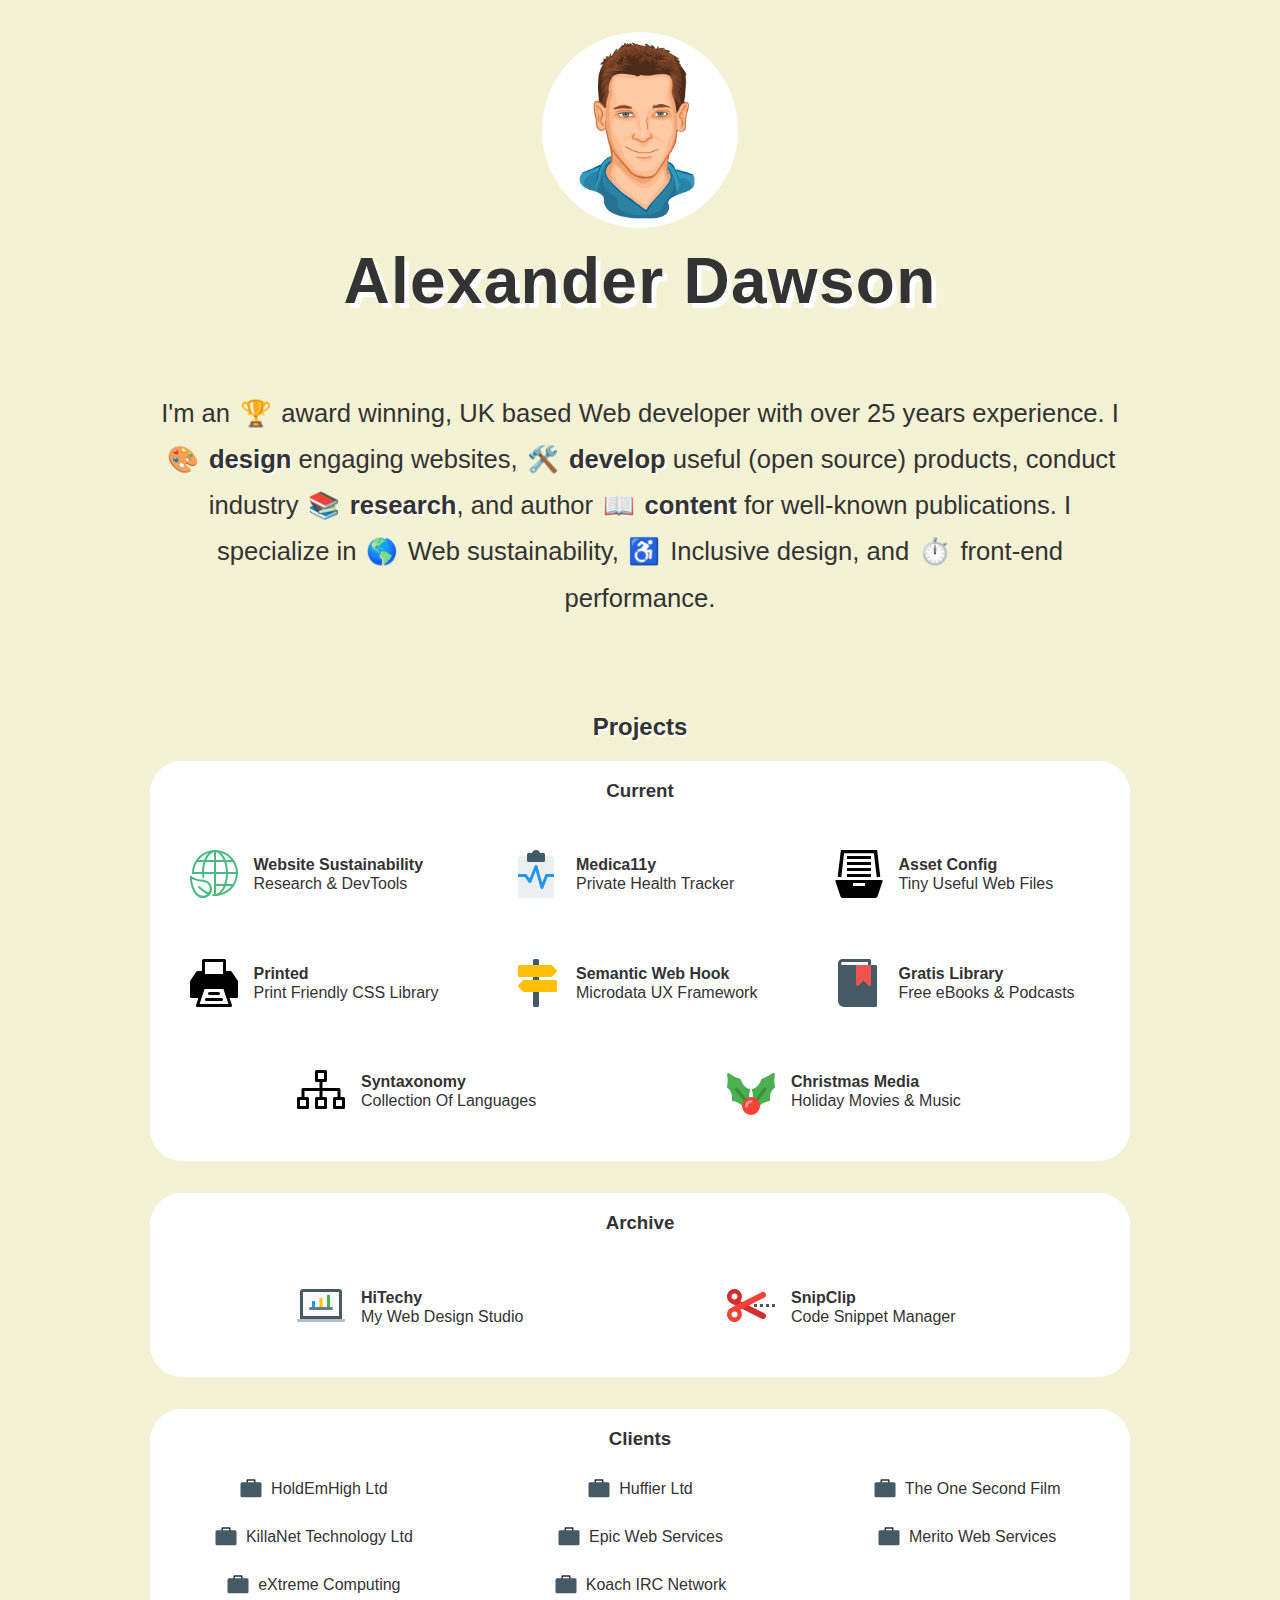
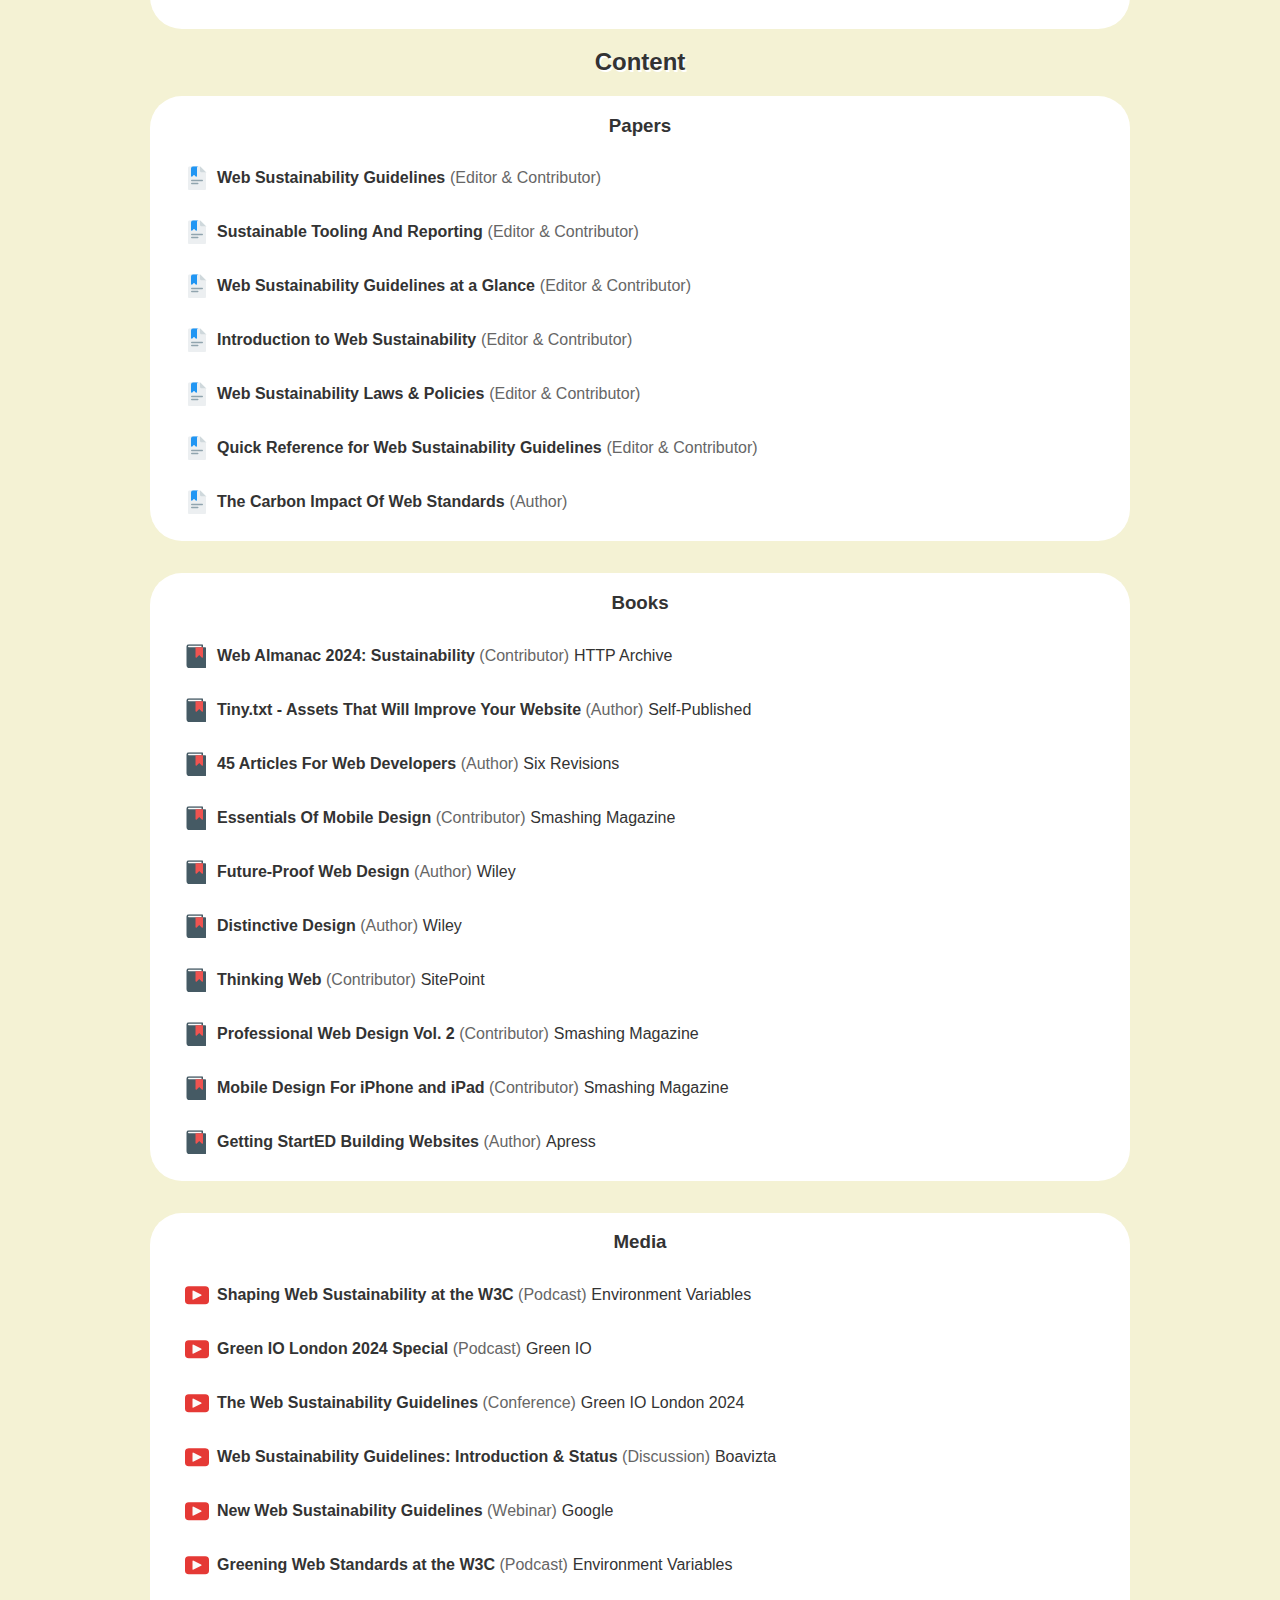
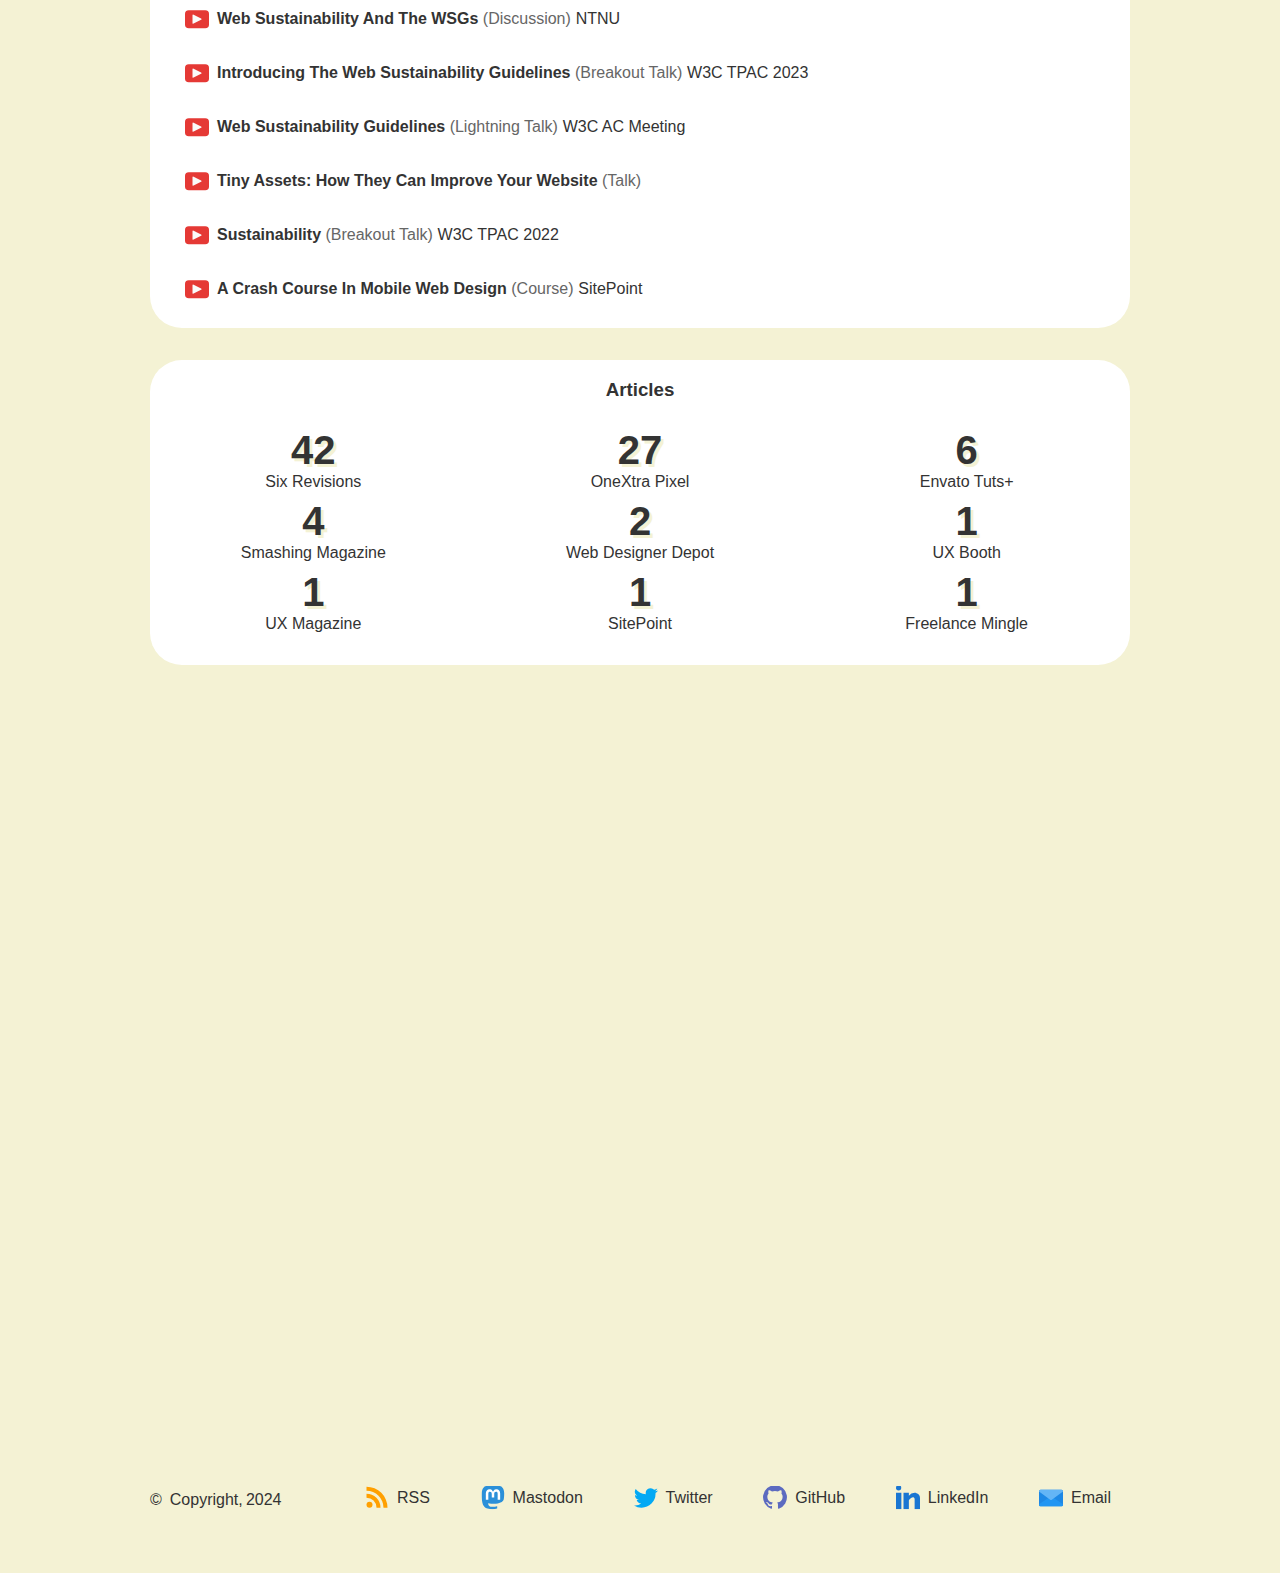
==== index.html @ 9d48c5a1 "Added podcast" ====
<!DOCTYPE html>
<html lang="en">
	<head>
		<meta charset="utf-8">
		<meta http-equiv="X-UA-Compatible" content="IE=edge">
		<meta name="viewport" content="width=device-width, initial-scale=1">
		<title>Alexander Dawson - Designer, Developer &amp; Writer</title>
		<meta name="description" content="A UK based Web developer, researcher and writer; Alexander Dawson specializes in Web sustainability, Inclusive design, and front-end performance.">
		<link rel="preload" as="font" type="font/woff2" crossorigin href="cache/fonts/geomanist-book.woff2">
		<link rel="preload" as="font" type="font/woff2" crossorigin href="cache/fonts/geomanist-medium.woff2">
		<link rel="preload" as="font" type="font/woff2" crossorigin href="cache/fonts/geomanist-bold.woff2">
		<link rel="stylesheet" href="cache/style.css">
		<link rel="author" type="text/plain" href="humans.txt">
		<meta name="referrer" content="no-referrer">
		<meta name="apple-mobile-web-app-title" content="Alexander Dawson">
		<link rel="apple-touch-icon" sizes="180x180" href="apple-touch-icon.png">
		<link rel="icon" href="favicon.ico" sizes="32x32">
		<link rel="icon" href="images/ms-tile.png">
		<link rel="manifest" href="site.webmanifest">
		<meta name="theme-color" content="#f4f2d4">
		<meta name="msapplication-config" content="browserconfig.xml">
		<meta name="twitter:card" content="summary">
		<meta name="twitter:site" content="@alexdawsonuk">
		<meta name="twitter:title" content="Alexander Dawson">
		<meta name="twitter:description" content="A UK based Web developer, researcher and writer; Alexander Dawson specializes in Web sustainability, Inclusive design, and front-end performance.">
		<meta name="twitter:image" content="images/banner.png">
		<meta property="og:title" content="Alexander Dawson">
		<meta property="og:description" content="A UK based Web developer, researcher and writer; Alexander Dawson specializes in Web sustainability, Inclusive design, and front-end performance.">
		<meta property="og:type" content="website">
		<meta property="og:locale" content="en_us">
		<meta property="og:url" content="https://alexanderdawson.com/">
		<meta property="og:image" content="images/banner.png">
		<meta property="og:image:alt" content="Logo">
		<link rel="alternate" type="application/atom+xml" href="feed.xml">
		<script async src="cache/script.js"></script>
		<script type="application/ld+json">
		{
			"@context": "http://schema.org",
			"@type": "Person",
			"name": "Alexander Dawson",
			"image": "https://alexanderdawson.com/apple-touch-icon.png",
			"url": "https://alexanderdawson.com/",
			"sameAs": [
				"https://mastodon.design/@AlexDawsonUK",
				"https://twitter.com/AlexDawsonUK",
				"https://github.com/alexdawsonuk",
				"https://uk.linkedin.com/in/alexdawsonuk"
			]
		}
		</script>
		<script type="application/ld+json">
		{
			"@context" : "https://schema.org",
			"@type" : "WebSite",
			"name": "Alexander Dawson",
			"url": "https://alexanderdawson.com/"
		}
		</script>
	</head>
	<body class="body">
		<header>
			<a class="logo" href="index.html">
				<picture>
					<source media="(max-width: 180px)" srcset="apple-touch-icon.png">
					<source media="(min-width: 512px)" srcset="images/droidx512.png">
					<img alt="Logo" class="logo-img" src="apple-touch-icon.png" height="180" width="180" fetchpriority="high">
				</picture>
				<h1 class="logo-txt">Alexander Dawson</h1>
			</a>
			<details class="info">
				<summary class="headline">I'm an <span class="emoji" aria-hidden="true">&#x1F3C6;</span> award winning, UK based Web developer with over 25 years experience. I <span class="emoji" aria-hidden="true">&#x1F3A8;</span> <strong class="strong">design</strong> engaging websites, <span class="emoji" aria-hidden="true">&#x1F6E0;</span> <strong class="strong">develop</strong> useful (open source) products, conduct industry <span class="emoji" aria-hidden="true">&#x1F4DA;</span> <strong class="strong">research</strong>, and author <span class="emoji" aria-hidden="true">&#128214;</span> <strong class="strong">content</strong> for well-known publications. I specialize in <span class="emoji" aria-hidden="true">&#x1F30E;</span> Web sustainability, <span class="emoji" aria-hidden="true">&#x267F;&#xFE0F;</span> Inclusive design, and <span class="emoji" aria-hidden="true">&#x23F1;</span> front-end performance.</summary>
				<div class="section gap">
					<h3 class="subheading">About</h3>
					<p class="details">Would you like to know more about me? Sure! My name is Alexander Dawson (but feel free to call me Alex) and I come from Brighton, in the United Kingdom.</p>
					<p class="details">I'm passionate about Web sustainability. So much so that in addition to being a researcher in the subject, I'm a W3C Invited Expert of an Interest Group, a co-chair of a W3C Community Group, and the editor and contributor of a draft specification (and its many supplements) - all on the subject of Web sustainability.</p>
					<p class="details">Having invisible disabilities, training, and some experience of working in healthcare, I'm a huge advocate for Web accessibility and will always try to prioritize Inclusive design within anything (app or website) I produce.</p>
					<p class="details">Because I've been working on the Web since 1998, I've gained a huge passion for Web standards and semantic code. My working knowledge of HTML, CSS, and the syntax that relate to them (Web Assets and Microdata) is especially solid.</p>
					<p class="details">I don't just create, I contribute. The Web community is vast, however, one of my founding principles is to give back as often as I can. Through side projects, writing, mentorship, or community action, I'm often working on something interesting.</p>
					<p class="details">During my downtime I enjoy Tennis, playing chess, and watching fantasy films / TV.</p>
				</div>
			</details>
		</header>
		<main>
			<section class="group" aria-label="What I've built.">
				<h2 class="heading">Projects</h2>
				<article class="section margin-set">
					<h3 class="subheading">Current</h3>
					<ul class="projects current">
						<li class="portfolio list-margin"><a class="link-url link-project" href="https://websitesustainability.com"><div class="link-align"><svg class="project-img"><use xlink:href="#icon-sustainability"/></svg><dl class="project"><dt class="brand">Website Sustainability</dt><dd class="scribe">Research &amp; DevTools</dd></dl></div></a></li>
						<li class="portfolio list-margin"><a class="link-url link-project" href="https://medica11y.com"><div class="link-align"><svg class="project-img"><use xlink:href="#icon-medica11y"/></svg><dl class="project"><dt class="brand">Medica11y</dt><dd class="scribe">Private Health Tracker</dd></dl></div></a></li>
						<li class="portfolio list-margin"><a class="link-url link-project" href="https://assetconfig.com"><div class="link-align"><svg class="project-img"><use xlink:href="#icon-assetconfig"/></svg><dl class="project"><dt class="brand">Asset Config</dt><dd class="scribe">Tiny Useful Web Files</dd></dl></div></a></li>
						<li class="portfolio list-margin"><a class="link-url link-project" href="https://printedcss.com"><div class="link-align"><svg class="project-img"><use xlink:href="#icon-printed"/></svg><dl class="project"><dt class="brand">Printed</dt><dd class="scribe">Print Friendly CSS Library</dd></dl></div></a></li>
						<li class="portfolio list-margin"><a class="link-url link-project" href="https://swhook.com"><div class="link-align"><svg class="project-img"><use xlink:href="#icon-swhook"/></svg><dl class="project"><dt class="brand">Semantic Web Hook</dt><dd class="scribe">Microdata UX Framework</dd></dl></div></a></li>
						<li class="portfolio list-margin"><a class="link-url link-project" href="https://gratislibrary.com"><div class="link-align"><svg class="project-img"><use xlink:href="#icon-gratislibrary"/></svg><dl class="project"><dt class="brand">Gratis Library</dt><dd class="scribe">Free eBooks &amp; Podcasts</dd></dl></div></a></li>
						<li class="portfolio list-margin"><a class="link-url link-project" href="https://syntaxonomy.com"><div class="link-align"><svg class="project-img"><use xlink:href="#icon-syntaxonomy"/></svg><dl class="project"><dt class="brand">Syntaxonomy</dt><dd class="scribe">Collection Of Languages</dd></dl></div></a></li>
						<li class="portfolio list-margin"><a class="link-url link-project" href="https://xmasmedia.com"><div class="link-align"><svg class="project-img"><use xlink:href="#icon-xmasmedia"/></svg><dl class="project"><dt class="brand">Christmas Media</dt><dd class="scribe">Holiday Movies &amp; Music</dd></dl></div></a></li>
					</ul>
				</article>
				<article class="section margin-set">
					<h3 class="subheading">Archive</h3>
					<ul class="projects archive">
						<li class="portfolio list-margin"><a class="link-url link-project" href="https://hitechy.com"><div class="link-align"><svg class="project-img"><use xlink:href="#icon-hitechy"/></svg><dl class="project"><dt class="brand">HiTechy</dt><dd class="scribe">My Web Design Studio</dd></dl></div></a></li>
						<li class="portfolio list-margin"><a class="link-url link-project" href="https://alexdawsonuk.github.io/SnipClip/"><div class="link-align"><svg class="project-img"><use xlink:href="#icon-snipclip"/></svg><dl class="project"><dt class="brand">SnipClip</dt><dd class="scribe">Code Snippet Manager</dd></dl></div></a></li>
					</ul>
				</article>
				<article class="section">
					<h3 class="subheading">Clients</h3>
					<ul class="clients">
						<li class="client margin-subset"><svg class="client-img"><use xlink:href="#icon-client"/></svg><span class="align"><abbr class="abbr" title="Commercial Square Bonfire Society">HoldEmHigh Ltd</abbr> <span class="screenReader">(also known as Commercial Square Bonfire Society).</span></span></li>
						<li class="client margin-subset"><svg class="client-img"><use xlink:href="#icon-client"/></svg><span class="align">Huffier Ltd</span></li>
						<li class="client margin-subset"><svg class="client-img"><use xlink:href="#icon-client"/></svg><span class="align">The One Second Film</span></li>
						<li class="client margin-subset"><svg class="client-img"><use xlink:href="#icon-client"/></svg><span class="align">KillaNet Technology Ltd</span></li>
						<li class="client margin-subset"><svg class="client-img"><use xlink:href="#icon-client"/></svg><span class="align">Epic Web Services</span></li>
						<li class="client margin-subset"><svg class="client-img"><use xlink:href="#icon-client"/></svg><span class="align">Merito Web Services</span></li>
						<li class="client margin-subset"><svg class="client-img"><use xlink:href="#icon-client"/></svg><span class="align">eXtreme Computing</span></li>
						<li class="client margin-subset"><svg class="client-img"><use xlink:href="#icon-client"/></svg><span class="align">Koach IRC Network</span></li>
						<li class="client margin-subset cloak" aria-hidden="true"></li>
					</ul>
				</article>
			</section>
			<section class="group" aria-label="What I've written.">
				<h2 class="heading">Content</h2>
				<article class="section margin-set">
					<h3 class="subheading">Papers</h3>
					<ul class="data-list">
						<li class="margin-subset"><a class="link-url link-align" href="https://w3c.github.io/sustyweb/"><svg class="content-img"><use xlink:href="#icon-papers"/></svg><dl class="data-content"><dt class="scribe spacing">Web Sustainability Guidelines</dt><dd class="level">(Editor &amp; Contributor)</dd></dl></a></li>
						<li class="margin-subset"><a class="link-url link-align" href="https://w3c.github.io/sustyweb/star.html"><svg class="content-img"><use xlink:href="#icon-papers"/></svg><dl class="data-content"><dt class="scribe spacing">Sustainable Tooling And Reporting</dt><dd class="level">(Editor &amp; Contributor)</dd></dl></a></li>
						<li class="margin-subset"><a class="link-url link-align" href="https://w3c.github.io/sustyweb/glance.html"><svg class="content-img"><use xlink:href="#icon-papers"/></svg><dl class="data-content"><dt class="scribe spacing">Web Sustainability Guidelines at a Glance</dt><dd class="level">(Editor &amp; Contributor)</dd></dl></a></li>
						<li class="margin-subset"><a class="link-url link-align" href="https://w3c.github.io/sustyweb/intro.html"><svg class="content-img"><use xlink:href="#icon-papers"/></svg><dl class="data-content"><dt class="scribe spacing">Introduction to Web Sustainability</dt><dd class="level">(Editor &amp; Contributor)</dd></dl></a></li>
						<li class="margin-subset"><a class="link-url link-align" href="https://w3c.github.io/sustyweb/policies.html"><svg class="content-img"><use xlink:href="#icon-papers"/></svg><dl class="data-content"><dt class="scribe spacing">Web Sustainability Laws & Policies</dt><dd class="level">(Editor &amp; Contributor)</dd></dl></a></li>
						<li class="margin-subset"><a class="link-url link-align" href="https://w3c.github.io/sustyweb/quickref.html"><svg class="content-img"><use xlink:href="#icon-papers"/></svg><dl class="data-content"><dt class="scribe spacing">Quick Reference for Web Sustainability Guidelines</dt><dd class="level">(Editor &amp; Contributor)</dd></dl></a></li>
						<li class="margin-subset"><a class="link-url link-align" href="https://websitesustainability.com/cache/files/research23.pdf"><svg class="content-img"><use xlink:href="#icon-papers"/></svg><dl class="data-content"><dt class="scribe spacing">The Carbon Impact Of Web Standards</dt><dd class="level">(Author)</dd></dl></a></li>
					</ul>
				</article>
				<article class="section margin-set">
					<h3 class="subheading">Books</h3>
					<ul class="data-list">
						<li class="margin-subset"><a class="link-url link-align" href="https://almanac.httparchive.org/en/2024/"><svg class="content-img"><use xlink:href="#icon-book"/></svg><dl class="data-content"><dt class="scribe spacing">Web Almanac 2024: Sustainability <span class="level">(Contributor)</span></dt><dd class="brand">HTTP Archive</dd></dl></a></li>
						<li class="margin-subset"><a class="link-url link-align" href="https://assetconfig.com/#download"><svg class="content-img"><use xlink:href="#icon-book"/></svg><dl class="data-content"><dt class="scribe spacing">Tiny.txt - Assets That Will Improve Your Website <span class="level">(Author)</span></dt><dd class="brand">Self-Published</dd></dl></a></li>
						<li class="margin-subset"><a class="link-url link-align" href="https://alexdawsonuk.github.io/SixRevBook/"><svg class="content-img"><use xlink:href="#icon-book"/></svg><dl class="data-content"><dt class="scribe spacing">45 Articles For Web Developers <span class="level">(Author)</span></dt><dd class="brand">Six Revisions</dd></dl></a></li>
						<li class="margin-subset break"><a class="link-url link-align" href="https://www.amazon.com/dp/B00914A6SC"><svg class="content-img"><use xlink:href="#icon-book"/></svg><dl class="data-content"><dt class="scribe spacing">Essentials Of Mobile Design <span class="level">(Contributor)</span></dt><dd class="brand">Smashing Magazine</dd></dl></a></li>
						<li class="margin-subset"><a class="link-url link-align" href="https://www.wiley.com/Future+Proof+Web+Design-p-9781119950660"><svg class="content-img"><use xlink:href="#icon-book"/></svg><dl class="data-content"><dt class="scribe spacing">Future-Proof Web Design <span class="level">(Author)</span></dt><dd class="brand">Wiley</dd></dl></a></li>
						<li class="margin-subset"><a class="link-url link-align" href="https://www.wiley.com/Distinctive+Design:+A+Practical+Guide+to+a+Useful,+Beautiful+Web-p-9781119992981"><svg class="content-img"><use xlink:href="#icon-book"/></svg><dl class="data-content"><dt class="scribe spacing">Distinctive Design <span class="level">(Author)</span></dt><dd class="brand">Wiley</dd></dl></a></li>
						<li class="margin-subset"><a class="link-url link-align" href="https://www.sitepoint.com/premium/books/thinking-web-voices-of-the-community/"><svg class="content-img"><use xlink:href="#icon-book"/></svg><dl class="data-content"><dt class="scribe spacing">Thinking Web <span class="level">(Contributor)</span></dt><dd class="brand">SitePoint</dd></dl></a></li>
						<li class="margin-subset"><a class="link-url link-align" href="https://www.amazon.com/dp/B004UMFZNG"><svg class="content-img"><use xlink:href="#icon-book"/></svg><dl class="data-content"><dt class="scribe spacing">Professional Web Design Vol. 2 <span class="level">(Contributor)</span></dt><dd class="brand">Smashing Magazine</dd></dl></a></li>
						<li class="margin-subset"><a class="link-url link-align" href="https://www.smashingmagazine.com/2010/12/a-study-of-trends-in-mobile-design/"><svg class="content-img"><use xlink:href="#icon-book"/></svg><dl class="data-content"><dt class="scribe spacing">Mobile Design For iPhone and iPad <span class="level">(Contributor)</span></dt><dd class="brand">Smashing Magazine</dd></dl></a></li>
						<li><a class="link-url link-align" href="https://link.springer.com/book/10.1007/978-1-4302-2518-8"><svg class="content-img"><use xlink:href="#icon-book"/></svg><dl class="data-content"><dt class="scribe spacing">Getting StartED Building Websites <span class="level">(Author)</span></dt><dd class="brand">Apress</dd></dl></a></li>
					</ul>
				</article>
				<article class="section margin-set">
					<h3 class="subheading">Media</h3>
					<ul class="data-list">
						<li class="margin-subset"><a class="link-url link-align" href="https://podcasts.castplus.fm/e/xn1421y8-shaping-web-sustainability-with-the-w3c"><svg class="content-img"><use xlink:href="#icon-media"/></svg><dl class="data-content"><dt class="scribe spacing">Shaping Web Sustainability at the <abbr aria-hidden="true" class="abbr" title="World Wide Web Consortium">W3C</abbr> <span class="level">(Podcast)</span></dt><dd class="brand">Environment Variables</dd></dl></a></li>
						<li class="margin-subset"><a class="link-url link-align" href="https://podcasts.castplus.fm/e/xn144kv8-c1-special-green-io-london-2024"><svg class="content-img"><use xlink:href="#icon-media"/></svg><dl class="data-content"><dt class="scribe spacing">Green IO London 2024 Special <span class="level">(Podcast)</span></dt><dd class="brand">Green IO</dd></dl></a></li>
						<li class="margin-subset"><a class="link-url link-align" href="https://greenio.tech/conference/9/london-2024-september-green-it"><svg class="content-img"><use xlink:href="#icon-media"/></svg><dl class="data-content"><dt class="scribe spacing">The Web Sustainability Guidelines <span class="level">(Conference)</span></dt><dd class="brand">Green IO London 2024</dd></dl></a></li>
						<li class="margin-subset"><a class="link-url link-align" href="https://www.youtube.com/watch?v=0zUcw4zRBbY"><svg class="content-img"><use xlink:href="#icon-media"/></svg><dl class="data-content"><dt class="scribe spacing">Web Sustainability Guidelines: Introduction &amp; Status <span class="level">(Discussion)</span></dt><dd class="brand">Boavizta</dd></dl></a></li>
						<li class="margin-subset"><a class="link-url link-align" href="https://marketingplatformacademy.withgoogle.com/events/digital-experience-webinars?talk=new_web_sustainability_guidelines"><svg class="content-img"><use xlink:href="#icon-media"/></svg><dl class="data-content"><dt class="scribe spacing">New Web Sustainability Guidelines <span class="level">(Webinar)</span></dt><dd class="brand">Google</dd></dl></a></li>
						<li class="margin-subset"><a class="link-url link-align" href="https://podcasts.castplus.fm/e/1np4lj1n-the-week-in-green-software-greening-web-standards-at-the-w3c"><svg class="content-img"><use xlink:href="#icon-media"/></svg><dl class="data-content"><dt class="scribe spacing">Greening Web Standards at the <abbr aria-hidden="true" class="abbr" title="World Wide Web Consortium">W3C</abbr> <span class="level">(Podcast)</span></dt><dd class="brand">Environment Variables</dd></dl></a></li>
						<li class="margin-subset"><a class="link-url link-align link-inactive"><svg class="content-img"><use xlink:href="#icon-media"/></svg><dl class="data-content"><dt class="scribe spacing">Web Sustainability And The <abbr aria-hidden="true" class="abbr" title="Web Sustainability Guidelines">WSGs</abbr><span class="screenReader">Web Sustainability Guidelines</span> <span class="level">(Discussion)</span></dt><dd class="brand"><abbr aria-hidden="true" class="abbr" title="Norwegian University of Science and Technology">NTNU</abbr><span class="screenReader">Norwegian University of Science and Technology</span></dd></dl></a></li>
						<li class="margin-subset"><a class="link-url link-align" href="https://w3c.github.io/sustyweb/TPAC_Slides.pdf"><svg class="content-img"><use xlink:href="#icon-media"/></svg><dl class="data-content"><dt class="scribe spacing">Introducing The Web Sustainability Guidelines <span class="level">(Breakout Talk)</span></dt><dd class="brand"><abbr aria-hidden="true" class="abbr" title="World Wide Web Consortium Technical Plenary and Advisory Committee">W3C TPAC</abbr><span class="screenReader">World Wide Web Consortium Technical Plenary and Advisory Committee</span> 2023</dd></dl></a></li>
						<li class="margin-subset"><a class="link-url link-align" href="https://drive.google.com/file/d/1z6apcbKCg_Lu6OocmmFR-CqcMSN_foR3/view?usp=sharing"><svg class="content-img"><use xlink:href="#icon-media"/></svg><dl class="data-content"><dt class="scribe spacing">Web Sustainability Guidelines <span class="level">(Lightning Talk)</span></dt><dd class="brand"><abbr aria-hidden="true" class="abbr" title="World Wide Web Consortium Advisory Committee">W3C AC</abbr><span class="screenReader">World Wide Web Consortium Advisory Committee</span> Meeting</dd></dl></a></li>
						<li class="margin-subset"><a class="link-url link-align" href="https://assetconfig.com/cache/files/talk.pdf"><svg class="content-img"><use xlink:href="#icon-media"/></svg><dl class="data-content"><dt class="scribe spacing">Tiny Assets: How They Can Improve Your Website <span class="level">(Talk)</span></dt><dd class="brand"></dd></dl></a></li>
						<li class="margin-subset"><a class="link-url link-align" href="https://www.w3.org/2022/09/14-sustainability-minutes.html"><svg class="content-img"><use xlink:href="#icon-media"/></svg><dl class="data-content"><dt class="scribe spacing">Sustainability <span class="level">(Breakout Talk)</span></dt><dd class="brand"><abbr aria-hidden="true" class="abbr" title="World Wide Web Consortium Technical Plenary and Advisory Committee">W3C TPAC</abbr><span class="screenReader">World Wide Web Consortium Technical Plenary and Advisory Committee</span> 2022</dd></dl></a></li>
						<li class="margin-subset"><a class="link-url link-align" href="https://github.com/AlexDawsonUK/CrashCourse"><svg class="content-img"><use xlink:href="#icon-media"/></svg><dl class="data-content"><dt class="scribe spacing">A Crash Course In Mobile Web Design <span class="level">(Course)</span></dt><dd class="brand">SitePoint</dd></dl></a></li>
					</ul>
				</article>
				<article class="section">
					<h3 class="subheading">Articles</h3>
					<ul class="articles">
						<li class="article"><dl class="article-item"><dt class="article-title">Six Revisions</dt><dd class="article-x">42</dd></dl></li>
						<li class="article"><dl class="article-item"><dt class="article-title">OneXtra Pixel</dt><dd class="article-x">27</dd></dl></li>
						<li class="article"><dl class="article-item"><dt class="article-title">Envato Tuts+</dt><dd class="article-x">6</dd></dl></li>
						<li class="article"><dl class="article-item"><dt class="article-title">Smashing Magazine</dt><dd class="article-x">4</dd></dl></li>
						<li class="article"><dl class="article-item"><dt class="article-title">Web Designer Depot</dt><dd class="article-x">2</dd></dl></li>
						<li class="article"><dl class="article-item"><dt class="article-title">UX Booth</dt><dd class="article-x">1</dd></dl></li>
						<li class="article"><dl class="article-item"><dt class="article-title">UX Magazine</dt><dd class="article-x">1</dd></dl></li>
						<li class="article"><dl class="article-item"><dt class="article-title">SitePoint</dt><dd class="article-x">1</dd></dl></li>
						<li class="article"><dl class="article-item"><dt class="article-title">Freelance Mingle</dt><dd class="article-x">1</dd></dl></li>
					</ul>
				</article>
			</section>
			<section class="group" aria-label="What I've achieved.">
				<h2 class="heading">Profile</h2>
				<article class="section margin-set">
					<h3 class="subheading">Community</h3>
					<ul class="profile">
						<li class="community margin-subset"><a class="link-url c-link-align article-title" href="https://www.w3.org/groups/ig/sustainableweb/"><svg class="community-img"><use xlink:href="#icon-community"/></svg><dl class="data-content"><dt class="scribe">W3C Sustainable Web<br> Interest Group</dt><dd class="level">(Invited Expert)</dd></dl></a></li>
						<li class="community margin-subset"><a class="link-url c-link-align article-title" href="https://www.w3.org/community/sustyweb/"><svg class="community-img"><use xlink:href="#icon-community"/></svg><dl class="data-content"><dt class="scribe">W3C Sustainable Web<br> Community Group</dt><dd class="level">(Co-Chair)</dd></dl></a></li>
						<li class="community margin-subset"><a class="link-url c-link-align article-title" href="https://www.w3.org/TR/CSS21/about.html#acknowledgements"><svg class="community-img"><use xlink:href="#icon-community"/></svg><dl class="data-content"><dt class="scribe">W3C CSS 2.1 Test Suite</dt><dd class="level">(Contributor)</dd></dl></a></li>
						<li class="community margin-subset"><a class="link-url c-link-align article-title" href="https://www.smashingmagazine.com/about/#smashing-magazine-s-experts-panel"><svg class="community-img"><use xlink:href="#icon-community"/></svg><dl class="data-content"><dt class="scribe">Smashing Magazine</dt><dd class="level">(Experts Panel)</dd></dl></a></li>
						<li class="community mq_margin"><a class="link-url c-link-align article-title" href="https://climateaction.tech/"><svg class="community-img"><use xlink:href="#icon-community"/></svg><dl class="data-content"><dt class="scribe">Climate Action.tech</dt><dd class="level">(Member)</dd></dl></a></li>
						<li class="community mq_margin"><a class="link-url c-link-align article-title" href="https://www.sitepoint.com/community/"><svg class="community-img"><use xlink:href="#icon-community"/></svg><dl class="data-content"><dt class="scribe">SitePoint Forums</dt><dd class="level">(Former Mentor)</dd></dl></a></li>
					</ul>
				</article>
				<article class="section margin-set">
					<h3 class="subheading">Knowledge</h3>
					<dl class="defined">
						<dt class="defined-title"><svg class="content-img"><use xlink:href="#icon-skill"/></svg>Specialisms</dt>
						<dd class="definer">
							<ul class="defined-list">
								<li class="defined-item">Sustainability</li>
								<li class="defined-item">Accessibility</li>
								<li class="defined-item">Performance</li>
								<li class="defined-item">Compliance</li>
								<li class="defined-item">Tech Writing</li>
							</ul>
						</dd>
						<dt class="defined-title"><svg class="content-img"><use xlink:href="#icon-skill"/></svg>Expertise</dt>
						<dd class="definer">
							<ul class="defined-list">
								<li class="defined-item">HTML5</li>
								<li class="defined-item">ReSpec</li>
								<li class="defined-item">CSS3</li>
								<li class="defined-item">Microdata</li>
								<li class="defined-item">Web Assets</li>
								<li class="defined-item">Audits</li>
								<li class="defined-item">TuneUps</li>
							</ul>
						</dd>
						<dt class="defined-title"><svg class="content-img"><use xlink:href="#icon-skill"/></svg>Other</dt>
						<dd class="definer">
							<ul class="defined-list">
								<li class="defined-item">CLI</li>
								<li class="defined-item">JSON</li>
								<li class="defined-item">Git</li>
								<li class="defined-item">JavaScript</li>
								<li class="defined-item">PHP</li>
							</ul>
						</dd>
					</dl>
				</article>
				<article class="section">
					<h3 class="subheading">Recognition</h3>
					<ul class="awards">
						<li class="award"><svg class="award-img"><use xlink:href="#icon-award"/></svg><dl class="award-item"><dt class="brand brand-space">Web Designer of the Year</dt><dd class="scribe">SitePoint <span class="shade">(2010)</span></dd></dl></li>
						<li class="award"><svg class="award-img"><use xlink:href="#icon-award"/></svg><dl class="award-item"><dt class="brand brand-space">HTML Guru of the Year</dt><dd class="scribe">SitePoint <span class="shade">(2010)</span></dd></dl></li>
						<li class="award"><svg class="award-img"><use xlink:href="#icon-award"/></svg><dl class="award-item"><dt class="brand brand-space">Web Designer of the Year</dt><dd class="scribe">SitePoint <span class="shade">(2009)</span></dd></dl></li>
						<li class="award"><svg class="award-img"><use xlink:href="#icon-award"/></svg><dl class="award-item"><dt class="brand brand-space">Member of the Month</dt><dd class="scribe">SitePoint <span class="shade">(May 2009)</span></dd></dl></li>
					</ul>
				</article>
			</section>
		</main>
		<footer class="footer" itemscope itemtype="http://schema.org/Person">
			<ul class="social">
				<li class="social-item s-margin"><a class="social-link" itemprop="url" href="feed.xml"><svg class="social-img"><use xlink:href="#icon-rss"/></svg>RSS</a></li>
				<li class="social-item s-margin"><a rel="me" class="social-link" itemprop="url" href="https://mastodon.design/@AlexDawsonUK"><svg class="social-img"><use xlink:href="#icon-mastodon"/></svg>Mastodon</a></li>
				<li class="social-item s-margin"><a class="social-link" itemprop="url" href="https://x.com/AlexDawsonUK"><svg class="social-img"><use xlink:href="#icon-twitter"/></svg>Twitter</a></li>
				<li class="social-item s-margin"><a class="social-link" href="https://github.com/alexdawsonuk"><svg class="social-img"><use xlink:href="#icon-github"/></svg>GitHub</a></li>
				<li class="social-item s-margin"><a class="social-link" itemprop="url" href="https://www.linkedin.com/in/alexdawsonuk"><svg class="social-img"><use xlink:href="#icon-linkedin"/></svg>LinkedIn</a></li>
				<li class="social-item"><a class="social-link" href="mailto:alex@hitechy.com"><svg class="social-img"><use xlink:href="#icon-email"/></svg>Email</a></li>
			</ul>
			<p class="copyright">Copyright, <span class="year">2024</span></p>
		</footer>
		<svg class="hide" xmlns="http://www.w3.org/2000/svg" xmlns:xlink="http://www.w3.org/1999/xlink">
			<symbol id="icon-sustainability" viewbox="0 0 24 24">
				<title>Website Sustainability</title>
				<g fill="#49ba80" fill-rule="nonzero"><path d="m12.5 23a.5.5 0 0 1 -.5-.5v-22a.5.5 0 0 1 1 0v22c0 .3-.2.5-.5.5z"/><path d="m23.5 12h-22a.5.5 0 0 1 0-1h22a.5.5 0 0 1 0 1zm-2-6h-18a.5.5 0 0 1 0-1h18a.5.5 0 0 1 0 1zm0 12h-9a.5.5 0 0 1 0-1h9a.5.5 0 0 1 0 1z"/><path d="m12.5 23h-.8c-.3 0-.5-.3-.5-.6s.2-.5.5-.4h.8a10.5 10.5 0 1 0 -10.5-10.5.5.5 0 0 1 -1 0 11.5 11.5 0 1 1 11.5 11.5z"/><path d="m6.4 24c-1.2 0-2.4-.5-3.2-1.3-2-2-3.2-5.4-3.2-9.2a.5.5 0 0 1 .9-.4c1 1 2.8 1.4 4.6 1.7 1.7.2 3.3.5 4.2 1.4a4.6 4.6 0 0 1 0 6.5c-1 .8-2 1.3-3.3 1.3zm-5.4-9.5c.2 3.1 1.3 5.8 2.9 7.4a3.7 3.7 0 0 0 5 0 3.6 3.6 0 0 0 0-5c-.6-.7-2-.9-3.5-1.1-1.5-.3-3.1-.6-4.4-1.3z"/><path d="m12.5 23-.9-.1a.5.5 0 1 1 .2-1l.7.1c3 0 5.5-4.8 5.5-10.5s-2.5-10.5-5.5-10.5-5.5 4.8-5.5 10.5l.1 1.9a.5.5 0 1 1 -1 0l-.1-1.8c0-6.5 2.9-11.6 6.5-11.6s6.5 5 6.5 11.5c0 6.4-2.9 11.5-6.5 11.5zm-3-.5c-1.5-.2-4.7-3-5.3-3.6a.5.5 0 0 1 .6-.8 18 18 0 0 0 4.8 3.4.5.5 0 0 1 -.1 1z"/></g>
			</symbol>
			<symbol id="icon-medica11y" viewbox="0 0 16 16">
				<title>Medica11y</title>
				<rect width="12" height="14" x="2" y="2" fill="#eceff1" rx="1" ry="1"/><path fill="#455a64" d="M10.5 1H9.41a1.5 1.5 0 00-2.83 0H5.5a.5.5 0 00-.5.5v2a.5.5 0 00.5.5h5a.5.5 0 00.5-.5v-2a.5.5 0 00-.5-.5z"/><path fill="#2196f3" d="M11.5 8a.5.5 0 00-.47.32l-.97 2.58-1.58-5.54a.5.5 0 00-.94-.04L5.87 9.48 4.9 8.2a.5.5 0 00-.4-.2H2v1h2.25l1.35 1.8a.5.5 0 00.86-.11l1.46-3.65 1.6 5.6a.5.5 0 00.46.36H10a.5.5 0 00.47-.32L11.85 9H14V8z"/>
			</symbol>
			<symbol id="icon-assetconfig" viewbox="0 0 64 64">
				<title>Asset Config</title>
				<path d="M56.156 0l4.203 35.722-4.718 0.555-3.753-31.902h-39.776l-3.753 31.902-4.718-0.555 4.203-35.722zM16 8h32v4h-32zM16 16h32v4h-32zM16 24h32v4h-32zM16 32h32v4h-32zM62 40h-60c-1.1 0-1.715 0.854-1.367 1.897l6.735 20.205c0.348 1.044 1.532 1.897 2.632 1.897h44c1.1 0 2.285-0.854 2.633-1.897l6.735-20.205c0.348-1.044-0.268-1.897-1.368-1.897zM40 48h-16v-4h16v4z"/>
			</symbol>
			<symbol id="icon-swhook" viewbox="0 0 16 16">
				<title>SWHook</title>
				<rect x="7" width="2" height="16" rx=".5" ry=".5" fill="#455a64"/><g fill="#ffc107"><path d="M2.5 6H13a.5.5 0 00.35-.15l1.5-1.5a.5.5 0 000-.7l-1.5-1.5A.5.5 0 0013 2H2.5a.5.5 0 00-.5.5v3a.5.5 0 00.5.5zM14.5 7H4a.5.5 0 00-.35.15l-1.5 1.5a.5.5 0 000 .7l1.5 1.5A.5.5 0 004 11h10.5a.5.5 0 00.5-.5v-3a.5.5 0 00-.5-.5z"/></g>
			</symbol>
			<symbol id="icon-printed" viewbox="0 0 16 16">
				<title>Printed</title>
				<path d="M9.5 11h-3a.5.5 0 000 1h3a.5.5 0 000-1zM10.5 13h-5a.5.5 0 000 1h5a.5.5 0 000-1z"/><path d="M15.92 7.22l-2-3A.5.5 0 0013.5 4H12V.5a.5.5 0 00-.5-.5h-7a.5.5 0 00-.5.5V4H2.5a.5.5 0 00-.42.22l-2 3A.5.5 0 000 7.5v5c0 .28.22.5.5.5h2.3l-.77 2.34a.5.5 0 00.47.66h11a.5.5 0 00.47-.66L13.2 13h2.31a.5.5 0 00.5-.5v-5a.5.5 0 00-.08-.28zM5 1h6v4H5V1zM3.2 15l1.66-5h6.28l1.67 5H3.19z"/>
			</symbol>
			<symbol id="icon-gratislibrary" viewbox="0 0 16 16">
				<title>GratisLibrary</title>
				<path d="M13.5 2H12V.5a.5.5 0 0 0-.5-.5h-9A1.5 1.5 0 0 0 1 1.5V14a2 2 0 0 0 2 2h10.5a.5.5 0 0 0 .5-.5v-13a.5.5 0 0 0-.5-.5z" fill="#455a64"/><path d="M2.5 1H11v1H2.5a.5.5 0 0 1 0-1z" fill="#fafafa"/><path d="M12 2H7v6.5a.5.5 0 0 0 .85.35L9.5 7.21l1.65 1.64a.5.5 0 0 0 .35.15.5.5 0 0 0 .2-.04.5.5 0 0 0 .3-.46z" fill="#ef5350"/>
			</symbol>
			<symbol id="icon-syntaxonomy" viewbox="0 0 16 16">
				<title>Syntaxonomy</title>
				<path d="M3.5 14h-3a.5.5 0 01-.5-.5v-3a.5.5 0 01.5-.5h3a.5.5 0 01.5.5v3a.5.5 0 01-.5.5zM1 13h2v-2H1zm8.5 1h-3a.5.5 0 01-.5-.5v-3a.5.5 0 01.5-.5h3a.5.5 0 01.5.5v3a.5.5 0 01-.5.5zM7 13h2v-2H7zm2.5-8h-3a.5.5 0 01-.5-.5v-3a.5.5 0 01.5-.5h3a.5.5 0 01.5.5v3a.5.5 0 01-.5.5zM7 4h2V2H7zm8.5 10h-3a.5.5 0 01-.5-.5v-3a.5.5 0 01.5-.5h3a.5.5 0 01.5.5v3a.5.5 0 01-.5.5zM13 13h2v-2h-2z"/><path d="M14 11a.5.5 0 01-.5-.5V8h-11v2.5a.5.5 0 01-1 0v-3A.5.5 0 012 7h12a.5.5 0 01.5.5v3a.5.5 0 01-.5.5z"/><path d="M8 11a.5.5 0 01-.5-.5v-6a.5.5 0 011 0v6a.5.5 0 01-.5.5z"/>
			</symbol>
			<symbol id="icon-xmasmedia" viewbox="0 0 16 16">
				<title>XmasMedia</title>
				<path fill="#4caf50" d="M7.7 7.58a.5.5 0 00-.36-.3c-.07-.01-1.85-.47-2.7-3.07a.5.5 0 00-.37-.33A8.91 8.91 0 01.84 2.13a.5.5 0 00-.81.5 9.08 9.08 0 01-.01 3.85.5.5 0 00.12.47 4.29 4.29 0 011.49 3.82.5.5 0 00.53.62c.63-.06 1.79.55 3.06 1.59a.5.5 0 00.32.11.45.45 0 00.06 0 .5.5 0 00.33-.19l1.46-1.88a.5.5 0 00.1-.37c-.22-1.7 0-2.36.16-2.6a.5.5 0 00.04-.47zm8.29-1.1a9.08 9.08 0 01-.02-3.86.5.5 0 00-.81-.5 8.96 8.96 0 01-3.43 1.76.5.5 0 00-.37.33c-.86 2.6-2.63 3.05-2.7 3.07a.5.5 0 00-.31.76c.15.24.38.9.15 2.6a.5.5 0 00.1.37l1.46 1.88a.5.5 0 00.34.2.45.45 0 00.06 0 .5.5 0 00.31-.12 5.71 5.71 0 013.07-1.59.51.51 0 00.43-.17.5.5 0 00.1-.46 4.29 4.29 0 011.49-3.8.5.5 0 00.13-.47z"/><path fill="#388e3c" d="M7.1 13.07a.5.5 0 01-.41-.22 51.41 51.41 0 00-3.96-5.2.5.5 0 01.7-.71 51.2 51.2 0 014.08 5.35.5.5 0 01-.41.78zm5.5-6.28a.5.5 0 00-.41.22 51.41 51.41 0 01-3.96 5.21.5.5 0 00.7.7 51.2 51.2 0 004.08-5.35.5.5 0 00-.41-.78z"/><circle cx="8" cy="13" r="3" fill="#f44336"/><path fill="#ef9a9a" d="M6.5 13.5A.5.5 0 016 13a2 2 0 012-2 .5.5 0 010 1 1 1 0 00-1 1 .5.5 0 01-.5.5z"/>
			</symbol>

			<symbol id="icon-hitechy" viewbox="0 0 16 16">
				<title>HiTechy</title>
				<path d="M15 12.5H1V3a1 1 0 0 1 1-1h12a1 1 0 0 1 1 1z" fill="#455a64"/><path fill="#fafafa" d="M2 3h12v8H2z"/><path d="M11.5 9h-7a.5.5 0 1 1 0-1h7a.5.5 0 1 1 0 1z" fill="#607d8b"/><path fill="#2196f3" d="M5 6h1v2H5z"/><path fill="#ffc107" d="M7.5 5h1v3h-1z"/><path fill="#4caf50" d="M10 4h1v4h-1z"/><path d="M0 12h16v.5a.5.5 0 0 1-.5.5H.5a.5.5 0 0 1-.5-.5V12z" fill="#b0bec5"/>
			</symbol>
			<symbol id="icon-snipclip" viewbox="0 0 16 16">
				<title>SnipClip</title>
				<path fill="#455a64" d="M15 7h1v1h-1zM13 7h1v1h-1zM11 7h1v1h-1zM9 7h1v1H9z"/><path d="M12.45 10.1l-8-4.05A2.48 2.48 0 0 0 5 4.5a2.5 2.5 0 1 0-3.63 2.23l10.18 5.16A.98.98 0 0 0 12 12a1 1 0 0 0 .45-1.9z" fill="#d32f2f"/><path d="M2.5 3.5a1 1 0 0 1 1 1 1.04 1.04 0 0 1-1.45.9 1 1 0 0 1 .45-1.9z" fill="#fafafa"/><path d="M12.9 3.55a1 1 0 0 0-1.35-.44L1.37 8.27A2.5 2.5 0 1 0 5 10.5a2.48 2.48 0 0 0-.55-1.55l8-4.06a1 1 0 0 0 .44-1.34z" fill="#f44336"/><path d="M2.5 11.5a1 1 0 1 1 1-1 1 1 0 0 1-1 1z" fill="#fafafa"/>
			</symbol>
		</svg>
		<svg class="hide" xmlns="http://www.w3.org/2000/svg" xmlns:xlink="http://www.w3.org/1999/xlink">
			<symbol id="icon-client" viewbox="0 0 16 16">
				<title>Client</title>
				<path fill="#263238" d="M10.5,5a.5.5,0,0,1-.5-.5V3H6V4.5a.5.5,0,0,1-1,0v-2A.5.5,0,0,1,5.5,2h5a.5.5,0,0,1,.5.5v2A.5.5,0,0,1,10.5,5Z"/><rect width="14" height="10" x="1" y="4" fill="#455a64" rx="1" ry="1"/>
			</symbol>
			<symbol id="icon-papers" viewbox="0 0 16 16">
				<title>Papers</title>
				<path d="M10 0H3a1 1 0 0 0-1 1v14a1 1 0 0 0 1 1h10a1 1 0 0 0 1-1V4Z" fill="#eceff1"/><path d="M10 0v3a1 1 0 0 0 1 1h3Z" fill="#cfd8dc"/><path d="M11.5 10h-7a.5.5 0 0 1 0-1h7a.5.5 0 0 1 0 1ZM8.5 12h-4a.5.5 0 0 1 0-1h4a.5.5 0 0 1 0 1Z" fill="#90a4ae"/><path d="M7.5 7a.5.5 0 0 1-.35-.15L6 5.71 4.85 6.85A.5.5 0 0 1 4 6.5v-5A1.5 1.5 0 0 1 5.5 0H9a1 1 0 0 0-1 1v5.5a.5.5 0 0 1-.5.5Z" fill="#2196f3"/>
			</symbol>
			<symbol id="icon-book" viewbox="0 0 16 16">
				<title>Book</title>
				<path d="M13.5 2H12V.5a.5.5 0 0 0-.5-.5h-9A1.5 1.5 0 0 0 1 1.5V14a2 2 0 0 0 2 2h10.5a.5.5 0 0 0 .5-.5v-13a.5.5 0 0 0-.5-.5z" fill="#455a64"/><path d="M2.5 1H11v1H2.5a.5.5 0 0 1 0-1z" fill="#fafafa"/><path d="M12 2H7v6.5a.5.5 0 0 0 .85.35L9.5 7.21l1.65 1.64a.5.5 0 0 0 .35.15.5.5 0 0 0 .2-.04.5.5 0 0 0 .3-.46z" fill="#ef5350"/>
			</symbol>
			<symbol id="icon-media" viewbox="0 0 16 16">
				<title>Media</title>
				<rect y="2" width="16" height="12" rx="2.5" ry="2.5" fill="#e53935"/><path d="M10.72 7.55l-5-2.5A.5.5 0 0 0 5 5.5v5a.5.5 0 0 0 .72.45l5-2.5a.5.5 0 0 0 0-.9z" fill="#fafafa"/>
			</symbol>
			<symbol id="icon-community" viewbox="0 0 16 16">
				<title>Community</title>
				<rect y="3" width="16" height="11" rx="1" ry="1" fill="#eceff1"/><g fill="#8bc34a"><circle cx="4.5" cy="7.5" r="1.5"/><path d="M6.74 10.06a4.75 4.75 0 0 0-4.48 0 .5.5 0 0 0-.26.44v1a.5.5 0 0 0 .5.5h4a.5.5 0 0 0 .5-.5v-1a.5.5 0 0 0-.26-.44z"/></g><path d="M13.5 9h-4a.5.5 0 0 1 0-1h4a.5.5 0 0 1 0 1zM13.5 11h-4a.5.5 0 0 1 0-1h4a.5.5 0 0 1 0 1z" fill="#90a4ae"/><path d="M6.5 5h3a.5.5 0 0 0 .5-.5V3a2 2 0 0 0-4 0v1.5a.5.5 0 0 0 .5.5z" fill="#455a64"/>
			</symbol>
			<symbol id="icon-source" viewbox="0 0 16 16">
				<title>Source</title>
				<path fill="#ffc107" d="M0 3v10l8 3V6L0 3z"/><path fill="#ffd54f" d="M16 3v10l-8 3V6l8-3z"/><path fill="#ffa000" d="M8 0L0 3l8 3 8-3-8-3z"/><path fill="#f44336" d="M11 4.88L8 3.64l2-.85 3 1.34v3.5l-2 .75v-3.5z"/><path fill="#fafafa" d="M4 11.97l-2-.75v1.06l2 .75v-1.06z"/>
			</symbol>
			<symbol id="icon-skill" viewbox="0 0 16 16">
				<title>Skill</title>
				<path fill="#ff5722" d="M1 0L2.275 14.4 8 16 13.723 14.401 15 0 1 0z"/><path fill="#fafafa" d="M12.235 4.709L8 4.709 5.525 4.709 5.685 6.518 8 6.518 12.075 6.518 11.594 11.942 8 12.945 7.997 12.946 4.405 11.942 4.154 9.105 5.914 9.105 6.045 10.577 7.998 11.108 8 11.107 8 11.107 9.955 10.576 10.159 8.285 8 8.285 8 8.285 4.082 8.285 3.608 2.944 8 2.944 12.391 2.944 12.235 4.709z"/>
			</symbol>
			<symbol id="icon-award" viewbox="0 0 16 16">
				<title>Award</title>
				<path d="M10.9 8.43a.5.5 0 0 1-.06-1c3.29-.5 3.98-4.08 4.12-5.43H11.5a.5.5 0 0 1 0-1h4a.5.5 0 0 1 .5.5c0 .07-.14 6.19-5.02 6.92a.56.56 0 0 1-.07.01zM5.09 8.43a.56.56 0 0 1-.07 0C.13 7.68 0 1.56 0 1.5A.5.5 0 0 1 .5 1h4a.5.5 0 0 1 0 1H1.03c.14 1.35.8 4.93 4.13 5.44a.5.5 0 0 1-.07 1zM11.69 14.04l-.64-.26a2.49 2.49 0 0 1-1.55-2.31V9.35a.5.5 0 0 0-.5-.5H7a.5.5 0 0 0-.5.5v2.08a2.54 2.54 0 0 1-1.58 2.36l-.61.25a.5.5 0 0 0-.31.46V16h8v-1.5a.5.5 0 0 0-.31-.46z" fill="#ffa000"/><path d="M11.5 0h-7a.5.5 0 0 0-.5.5V6a4 4 0 0 0 8 0V.5a.5.5 0 0 0-.5-.5z" fill="#ffc107"/>
			</symbol>
		</svg>
		<svg class="hide" xmlns="http://www.w3.org/2000/svg" xmlns:xlink="http://www.w3.org/1999/xlink">
			<symbol id="icon-rss" viewbox="0 0 16 16">
				<title>RSS</title>
				<g fill="#ffa000"><circle cx="3" cy="13" r="2"/><path d="M1 5.67v2.66A6.67 6.67 0 0 1 7.67 15h2.66A9.34 9.34 0 0 0 1 5.67Z"/><path d="M1 1v2.67A11.35 11.35 0 0 1 12.33 15H15A14.02 14.02 0 0 0 1 1Z"/></g>
			</symbol>
			<symbol id="icon-mastodon" viewbox="0 0 16 16">
				<title>Mastodon</title>
				<path d="M15.14 9.6c-.21 1.12-1.96 2.36-3.97 2.6-1.04.12-2.07.23-3.17.18-1.8-.08-3.2-.42-3.2-.42 0 .17 0 .34.02.5.24 1.76 1.76 1.87 3.2 1.92 1.46.05 2.76-.36 2.76-.36l.06 1.32s-1.02.54-2.84.64c-1 .06-2.24-.02-3.69-.4C1.17 14.75.63 11.4.55 8 .53 7 .55 6.05.55 5.25.54 1.78 2.81.76 2.81.76 3.96.24 5.93.02 7.98 0h.05c2.04.02 4.01.24 5.16.76 0 0 2.27 1.02 2.27 4.5 0 0 .03 2.55-.32 4.33" fill="#2b90d9"/><path d="M12.78 5.52v4.2H11.1V5.66c0-.86-.36-1.3-1.08-1.3-.8 0-1.2.52-1.2 1.54v2.23H7.17V5.9c0-1.02-.4-1.54-1.2-1.54-.72 0-1.08.44-1.08 1.3v4.08H3.22v-4.2c0-.87.22-1.55.66-2.05.45-.5 1.04-.77 1.78-.77.85 0 1.5.33 1.93.98l.41.7.41-.7a2.15 2.15 0 0 1 1.93-.98c.74 0 1.33.26 1.78.77.44.5.66 1.18.66 2.04" fill="#fff"/>
			</symbol>
			<symbol id="icon-twitter" viewbox="0 0 16 16">
				<title>Twitter</title>
				<path d="M16 3.54a6.84 6.84 0 0 1-1.89.52 3.27 3.27 0 0 0 1.44-1.82 6.57 6.57 0 0 1-2.08.8A3.28 3.28 0 0 0 7.8 5.28a3.38 3.38 0 0 0 .08.75A9.28 9.28 0 0 1 1.1 2.6a3.28 3.28 0 0 0 1.01 4.38 3.24 3.24 0 0 1-1.48-.4v.04a3.3 3.3 0 0 0 2.63 3.22 3.21 3.21 0 0 1-.86.1 2.88 2.88 0 0 1-.62-.05 3.31 3.31 0 0 0 3.06 2.28 6.59 6.59 0 0 1-4.06 1.4 6.14 6.14 0 0 1-.79-.04A9.24 9.24 0 0 0 5.03 15a9.27 9.27 0 0 0 9.34-9.33l-.01-.43A6.56 6.56 0 0 0 16 3.54z" fill="#03a9f4"/>
			</symbol>
			<symbol id="icon-github" viewbox="0 0 16 16">
				<title>GitHub</title>
				<path d="M8 0a8.04 8.04 0 0 0-2.53 15.65c.4.08.55-.17.55-.38L6 13.9c-2.23.48-2.7-1.08-2.7-1.08a2.12 2.12 0 0 0-.89-1.17c-.72-.5.06-.49.06-.49a1.68 1.68 0 0 1 1.22.83 1.7 1.7 0 0 0 2.33.66 1.72 1.72 0 0 1 .51-1.07c-1.78-.2-3.64-.89-3.64-3.97a3.11 3.11 0 0 1 .82-2.15 2.9 2.9 0 0 1 .08-2.13s.67-.22 2.2.82a7.55 7.55 0 0 1 4 0c1.53-1.04 2.2-.82 2.2-.82a2.9 2.9 0 0 1 .09 2.13 3.1 3.1 0 0 1 .81 2.15c0 3.09-1.87 3.77-3.65 3.96a1.92 1.92 0 0 1 .54 1.5v2.2c0 .2.13.46.54.38A8.04 8.04 0 0 0 8 0z" fill="#5c6bc0"/>
			</symbol>
			<symbol id="icon-linkedin" viewbox="0 0 16 16">
				<title>LinkedIn</title>
				<g fill="#1976d2"><path d="M0 5h3.58v11H0zM13.32 5.13l-.11-.04-.15-.02a3.2 3.2 0 0 0-.64-.07 4.97 4.97 0 0 0-3.84 2.1V5H5v11h3.58v-6s2.7-3.77 3.84-1v7H16V8.58a3.57 3.57 0 0 0-2.68-3.45z"/><circle cx="1.75" cy="1.75" r="1.75"/></g>
			</symbol>
			<symbol id="icon-email" viewbox="0 0 16 16">
				<title>Email</title>
				<rect y="3" width="16" height="11" rx="1" ry="1" fill="#1e88e5"/><path d="M15 14H1a1 1 0 0 1-1-1 .5.5 0 0 1 .2-.4l7.5-5a.5.5 0 0 1 .6 0l7.5 5a.5.5 0 0 1 .2.4 1 1 0 0 1-1 1z" fill="#2196f3"/><path d="M15 3H1a1 1 0 0 0-1 1 .5.5 0 0 0 .2.4l7.5 5.4a.5.5 0 0 0 .6 0l7.5-5.4A.5.5 0 0 0 16 4a1 1 0 0 0-1-1z" fill="#64b5f6"/>
			</symbol>
		</svg>
	</body>
</html>
---- cache/style.css ----
@font-face {
	font-family:'Geomanist';
	src:local('Geomanist Book'),
		url('fonts/Geomanist-Book.woff2') format('woff2'),
		url('fonts/Geomanist-Book.woff') format('woff');
	font-display: swap;
	font-weight: 500;
}
@font-face {
	font-family:'Geomanist';
	src:local('Geomanist Medium'),
		url('fonts/Geomanist-Medium.woff2') format('woff2'),
		url('fonts/Geomanist-Medium.woff') format('woff');
	font-display: swap;
	font-weight: 700;
}
@font-face {
	font-family:'Geomanist';
	src:local('Geomanist Bold'),
		url('fonts/Geomanist-Bold.woff2') format('woff2'),
		url('fonts/Geomanist-Bold.woff') format('woff');
	font-display: swap;
	font-weight: 900;
}
@media screen {
	::selection { background-color: #333333; color: #f4f2d4; }
	.hide, .screenReader, summary::-webkit-details-marker { height: 1px; left: -1000px; overflow: hidden; position: absolute; top: -1px; width: 1px; }
	.t_show:target { height: auto; left: auto; overflow: auto; position: static; top: auto; width: auto; }
	.client, .copyright, .defined, .defined-title, .link-align, .link-url, .social-link {
		align-items: center; }
	.copyright, .logo-img, .section, .social-item, .t_show:target {
		animation-duration: 1s; }
	.footer, .group, .logo {
		animation-duration: 1.5s;
		animation-name: fadeIn; }
	.headline {
		animation-duration: 2s;
		animation-name: fadeIn;
		cursor: pointer;
		font-size: 1.6em;
		line-height: 1.8em;
		padding: 2em 2em; }
	.footer {
		flex-direction: row-reverse;
		margin-bottom: 3em;
		margin-top: 3em; }
	.copyright {
		animation-name: fadeIn, slideInL;
		flex-basis: 20%; }
	.social-item {
		animation-name: fadeIn, slideInR; }
	.logo-img, .t_show:target {
		animation-name: zoomIn; }
	.copyright, .footer, .group, .headline, .logo-img, .logo, .section, .social-item, .t_show:target {
		animation-fill-mode: forwards; }
	.body {
		background-color: #f4f2d4; }
	.error, .logo-img, .section {
		background-color: #ffffff; }
	.clients .abbr , .link-inactive .abbr {
		border-top: 2px solid #ffffff;
		border-bottom: 2px solid #ffffff;
		cursor: help; }
	.abbr:hover {
		border-bottom: 2px solid #666666; }
	.headline, .link-url, .social-link {
		border-color: transparent;
		border-style: solid;
		border-width: 0.2em;
		transition-duration: 0.5s, 1.25s;
		transition-property: border, box-shadow;
		white-space: pre-wrap; }
	.headline:hover, .link-url:hover, .social-link:hover {
		border-color: #666666;
		box-shadow: 0.2em 0.2em 0.2em #aaaaaa; }
	.link-inactive {
		cursor: default;
		transition-property: none; }
	.link-inactive:hover {
		border-color: #ffffff;
		box-shadow: none; }
	.error, .headline, .link-url, .section, .social-link {
		border-radius: 2em; }
	.logo-img {
		border-radius: 50%;
		margin-top: 2em;
		padding: 0.5em; }
	.body, .copyright, .link-url, .logo-txt, .social-link {
		color: #333333; }
	.level, .shade, .year:before {
		color: #666666; }
	.copyright:before {
		content: '\00a9'; }
	.copyright:hover span:before {
		content: '1998 - '; }
	.group {
		content-visibility: auto; }
	.copyright:before, .copyright:hover span {
		cursor: text; }
	.link-project, .logo, .logo-img {
		display: block; }
	.align, .article-item, .articles, .awards, .client, .clients, .copyright, .data-content, .defined-list, .defined-title, .footer, .link-align, .link-url, .profile, .projects, .social, .social-link {
		display: flex; }
	.defined {
		display: grid;
		grid-template-columns: 20% 80%;
		padding: 0 2.2em; }
	.info > summary {
		list-style: none; }
	.article, .client, .community {
		flex-basis: 33.33%; }
	.social {
		flex-basis: 80%;
		justify-content: space-between; }
	.profile .data-content {
		flex-direction: column; }
	.article-item {
		flex-direction: column-reverse; }
	.articles, .awards, .clients, .defined-list, .profile, .project, .projects {
		flex-flow: wrap;
		justify-content: space-evenly; }
	.article-title, .article-x, .brand, .client, .copyright, .defined-title, .defined-item, .details, .error-head, .error-sub, .error-txt, .heading, .headline, .level,.logo-txt, .scribe, .social-link, .subheading {
		font-family: 'Geomanist', -apple-system, BlinkMacSystemFont, 'Segoe UI', Helvetica, Arial, sans-serif; }
	.emoji {
		font-family: 'Twemoji Mozilla', 'Apple Color Emoji', 'Segoe UI Emoji', 'Segoe UI Symbol', 'Noto Color Emoji', 'EmojiOne Color', 'Android Emoji', sans-serif;
		user-select: none; }
	.details {
		font-size: 1.1em; }
	.article-x, .error-head {
		font-size: 2.5em;
		text-shadow: #f4f2d4 0.075em 0.075em; }
	.logo-txt {
		font-size: 4em;
		letter-spacing: 0.02em; }
	.article-title, .copyright, .error-txt, .headline, .level, .scribe, .social-link {
		font-weight: 500; }
	.article-x, .award .brand, .data-content .scribe, .defined-title, .error-head, .error-sub, .heading, .projects .brand, .subheading {
		font-weight: 700; }
	.logo-txt, .strong {
		font-weight: 900; }
	.client-img, .community-img, .content-img, .social-img {
		height: 24px;
		width: 24px; }
	.award-img, .project-img {
		height: 48px;
		width: 48px; }
	.client, .community .link-url, .social-link {
		justify-content: center; }
	.award-item, .details, .project {
		line-height: 1.2; }
	.defined-item {
		line-height: 1.5; }
	.articles, .awards, .clients, .data-list, .profile, .projects, .social, .specialisms {
		list-style-type: none; }
	.c-link-align {
		margin: auto 0.5em; }
	.body, .logo, .section, .project {
		margin: 0 auto; }
	.list-margin {
		margin: 0.5em; }
	.client, .data-content, .error-head, .headline, .logo-txt, .social {
		margin-bottom: 0; }
	.margin-subset {
		margin-bottom: 0.5em; }
	.award-item, .info, .logo, .logo-img {
		margin-bottom: 1em; }
	.margin-set {
		margin-bottom: 2em; }
	.details, .error, .footer, .headline, .logo-img {
		margin-left: auto;
		margin-right: auto; }
	.article-x, .brand, .definer, .level, .scribe {
		margin-left: 0; }
	.client-img, .community-img, .content-img, .content-svg, .social-img {
		margin-top: -0.2em;
		padding-top: 0.2em; }
	.client, .data-content, .error-sub, .logo-txt, .social {
		margin-top: 0; }
	.article-item, .award-item, .error-head {
		margin-top: 0.5em; }
	.info {
		margin-top: 1em; }
	.gap {
		margin-top: 1.5em; }
	.details, .logo {
		max-width: 650px; }
	.error, .footer, .headline, .section {
		max-width: 980px; }
	.section {
		overflow: hidden; }
	.brand-space {
		padding-bottom: 0.2em; }
	.client, .defined-title, .definer, .link-url, .social-link {
		padding: 0.5em 0; }
	.project {
		padding: 1em 0; }
	.defined-item .section {
		padding: 1.2em 0; }
	.articles, .profile {
		padding-bottom: 1em; }
	.articles, .awards, .clients, .projects, .social, .specialisms {
		padding-left: 0; }
	.emoji {
		padding-left: 0.1em;
		padding-right: 0.1em; }
	.year {
		padding-left: 0.2em; }
	.award-item {
		padding-left: 0.5em; }
	.awards, .data-list, .defined-list, .details, .link-url, .profile, .social-link {
		padding-left: 1em; }
	.spacing {
		padding-right: 0.3em; }
	.award-item, .client-img, .community-img, .content-img, .copyright:before, .social-img {
		padding-right: 0.5em; }
	.awards, .data-list, .details, .link-url, .profile, .project-img, .social-link {
		padding-right: 1em; }
	.articles, .award, .details, .error-head, .error-sub, .error-txt, .heading, .headline, .logo-txt, .profile, .social, .subheading {
		text-align: center; }
	.abbr, .link-url, .logo, .social-link {
		text-decoration: none; }
	.heading, .logo-txt, .strong {
		text-shadow: #ffffff 0.075em 0.075em; }
	.link-project {
		width: 16em; }
}
@media screen {
	/* iOS Text Size Fix */
	html {
		-moz-text-size-adjust: none;
		-webkit-text-size-adjust: none;
		text-size-adjust: none; }
}
@keyframes fadeIn {
	from { opacity: 0; }
    to { opacity: 1; }
}
@keyframes slideInL {
	from { transform: translateX(-100%); }
	to { transform: translateX(0); }
}
@keyframes slideInR {
	from { transform: translateX(100%); }
	to { transform: translateX(0); }
}
@keyframes zoomIn {
    from { transform: scale(0); }
    to { transform: scale(1); }
}
@media screen and (max-width: 1150px) {
	.info {
		padding-left: 2em;
		padding-right: 2em; }
}
@media screen and (max-width: 1050px) {
	.headline {
		font-size: 1.4em;
		max-width: 850px; }
}
@media screen and (max-width: 980px) {
	.error, .group .section {
		border-radius: 0; }
	.footer {
		display: block; }
	.community, .client {
		flex-basis: 50%; }
	.defined {
		grid-template-columns: 100%; }
	.copyright {
		justify-content: center;
		margin-top: 2em; }
	.social {
		justify-content: space-around; }
}
@media screen and (max-width: 900px) {
	.headline {
		font-size: 1.2em;
		max-width: 730px; }
	.info {
		padding-left: 1.5em;
		padding-right: 1.5em; }
}
@media screen and (max-width: 800px) {
	.headline {
		font-size: 1em;
		padding: 0.5em 1em; }
	.logo-txt {
		font-size: 3em; }
	.logo {
		max-width: 500px; }
	.info {
		padding-left: 1em;
		padding-right: 1em; }
}
@media screen and (max-width: 750px) {
	.social-item {
		flex-basis: calc(33% - 1em); }
	.social {
		flex-flow: wrap; }
	.s-margin {
		margin-bottom: 0.5em; }
	.info .section {
		padding-left: 0.5em;
		padding-right: 0.5em; }
	.defined-list {
		justify-content: flex-start; }
	.defined-item {
		margin-left: 1.5em; }
}
@media screen and (max-width: 650px) {
	.client, .community {
		flex-basis: calc(100% - 1em); }
	.mq_margin {
		margin-bottom: 0.5em; }
	.data-content {
		flex-direction: column; }
}
@media screen and (max-width: 550px) {
	.article {
		flex-basis: calc(50% - 1em); }
	.logo-txt {
		font-size: 2em; }
	.logo-img {
		max-height: 90px;
		max-width: 90px; }
	.logo {
		max-width: 400px; }
}
@media screen and (max-width: 450px) {
	.social-item {
		flex-basis: calc(50% - 1em); }
}
@media screen and (max-width: 500px) {
	.data-list .data-content {
		display: inline-block; }
	.level {
		display: block; }
	.data-list .link-url {
		padding-bottom: 0.5em;
		padding-top: 0.5em; }
}
@media (prefers-color-scheme: dark) {
	.body {
		background-color: #000000; }
	.section, .t_show {
		background-color: #383838; }
	.logo-img {
		background-color: #383838;
    	border-radius: 50%; }
	.headline:hover, .link-url:hover, .social-link:hover {
		box-shadow: 0.2em 0.2em 0.2em #333333; }
	.article-title, .brand, .client, .copyright, .defined-title, .defined-item, .details, .error-sub, .error-txt, .headline, .scribe, .social-link, .subheading, .year:before {
		color: #dfdfdf; }
	.article-x, .error-head, .heading, .logo-txt, .strong {
		color: #dfdfdf;
		text-shadow: #383838 0.075em 0.075em; }
	.level, .shade {
		color: #f4f2d4; }
	.project-img use {
		fill: #dfdfdf; }
}
@media (prefers-reduced-motion: reduce), (update: slow) {
	*:not(.safe-animation),
	*:not(.safe-animation)::before,
	*:not(.safe-animation)::after {
		animation-delay: -1ms !important;
		animation-duration: 1ms !important;
		animation-iteration-count: 1 !important;
		background-attachment: initial !important;
		scroll-behavior: auto !important;
		transition-delay: -1ms !important;
		transition-duration: 1ms !important;
	}
}
@media print {
	.projects .link-align {
		align-items: center; }
	.logo-img {
		border-color: #000000;
		border-radius: 50%;
		border-style: solid;
		border-width: 2px;
		height: 90px;
		padding: 1em;
		width: 90px; }
	.link-url, .logo, .social-link {
		color: #000000; }
	.article-title::after, .defined-title::after {
		content: ':'; }
	.abbr::after {
		content: ' [' attr(title) ']'; }
	.link-url::after, .social-link::after {
		content: attr(href); }
	.footer::before {
		content: 'Contact';
		font-size: 1.2em;
		font-weight: 700; }
	.footer::before, .link-url::after, .logo-img, .social-link::after, .t_show:target {
		display: block; }
	.projects .link-align, .projects {
		display: flex; }
	.article-title, .article-x {
		display: inline-block; }
	.award-img, .client-img, .cloak, .community-img, .content-img, .hide, .social-img {
		display: none; }
	.link-url::after, .projects {
		flex-flow: wrap;
		justify-content: center; }
	.abbr::after, .article-title, .article-x, .brand, .client, .copyright, .defined-title, .defined-item, .footer::before, .heading, .headline, .link-url::after, .logo-txt, .scribe, .social-link, .social-link::after, .subheading, .t_show:target {
		font-family: -apple-system, BlinkMacSystemFont, 'Segoe UI', Helvetica, Arial, sans-serif; }
	.error-head, .logo-txt {
		font-size: 2em;
		margin-top: 0.5em; }
	.article-title, .award .brand, .data-content .scribe, .defined-title, .project .brand, .social-link {
		font-weight: bold; }
	.c-link-align::after, .data-list .brand, .heading, .level, .logo-txt, .social-link::after {
		font-weight: normal; }
	.project-img {
		height: 32px;
		width: 32px; }
	.projects {
		list-style-type: none;
		padding: 0; }
	.article-x, .headline, .logo-img {
		margin: 0 auto; }
	.projects .link-align {
		margin: 0 1em; }
	.error-head, .data-list .data-content {
		margin-bottom: 0; }
	.brand, .definer, .level, .scribe {
		margin-left: 0; }
	.headline {
		max-width: 89%; }
	.brand, .level, .scribe, .social-link, .social-link::after {
		padding-bottom: 0.5em; }
	.c-link-align {
		padding-bottom: 1em; }
	.client, .community .link-url::after, .social-link::after {
		padding-top: 0.5em; }
	.article-title, .project-img {
		padding-right: 0.5em; }
	.break, .current {
		page-break-after: always; }
	.copyright, .footer::before, .heading, .headline, .link-url::after, .logo-txt, .subheading, .t_show:target {
		text-align: center; }
	.link-align::after, .c-link-align::after {
		text-align: left; }
	.abbr, .link-url, .logo, .social-link {
		text-decoration: none; }
}
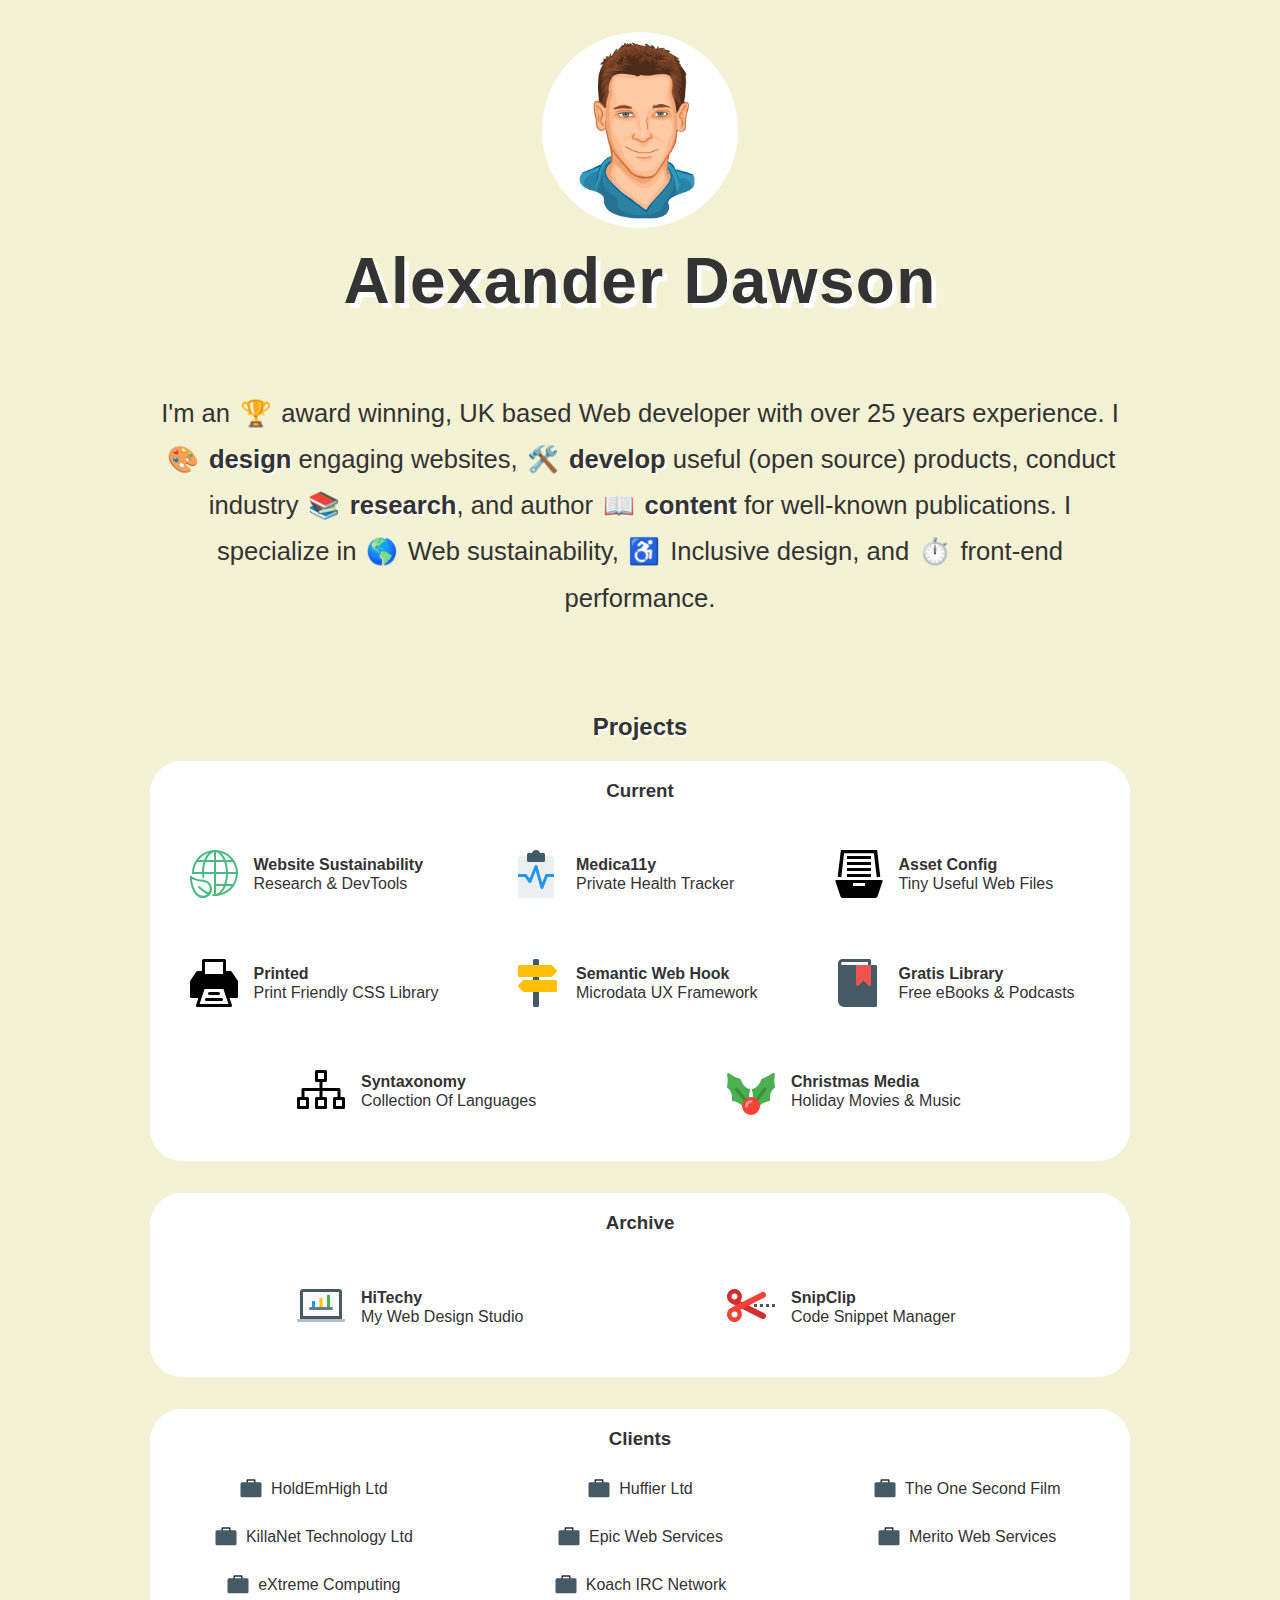
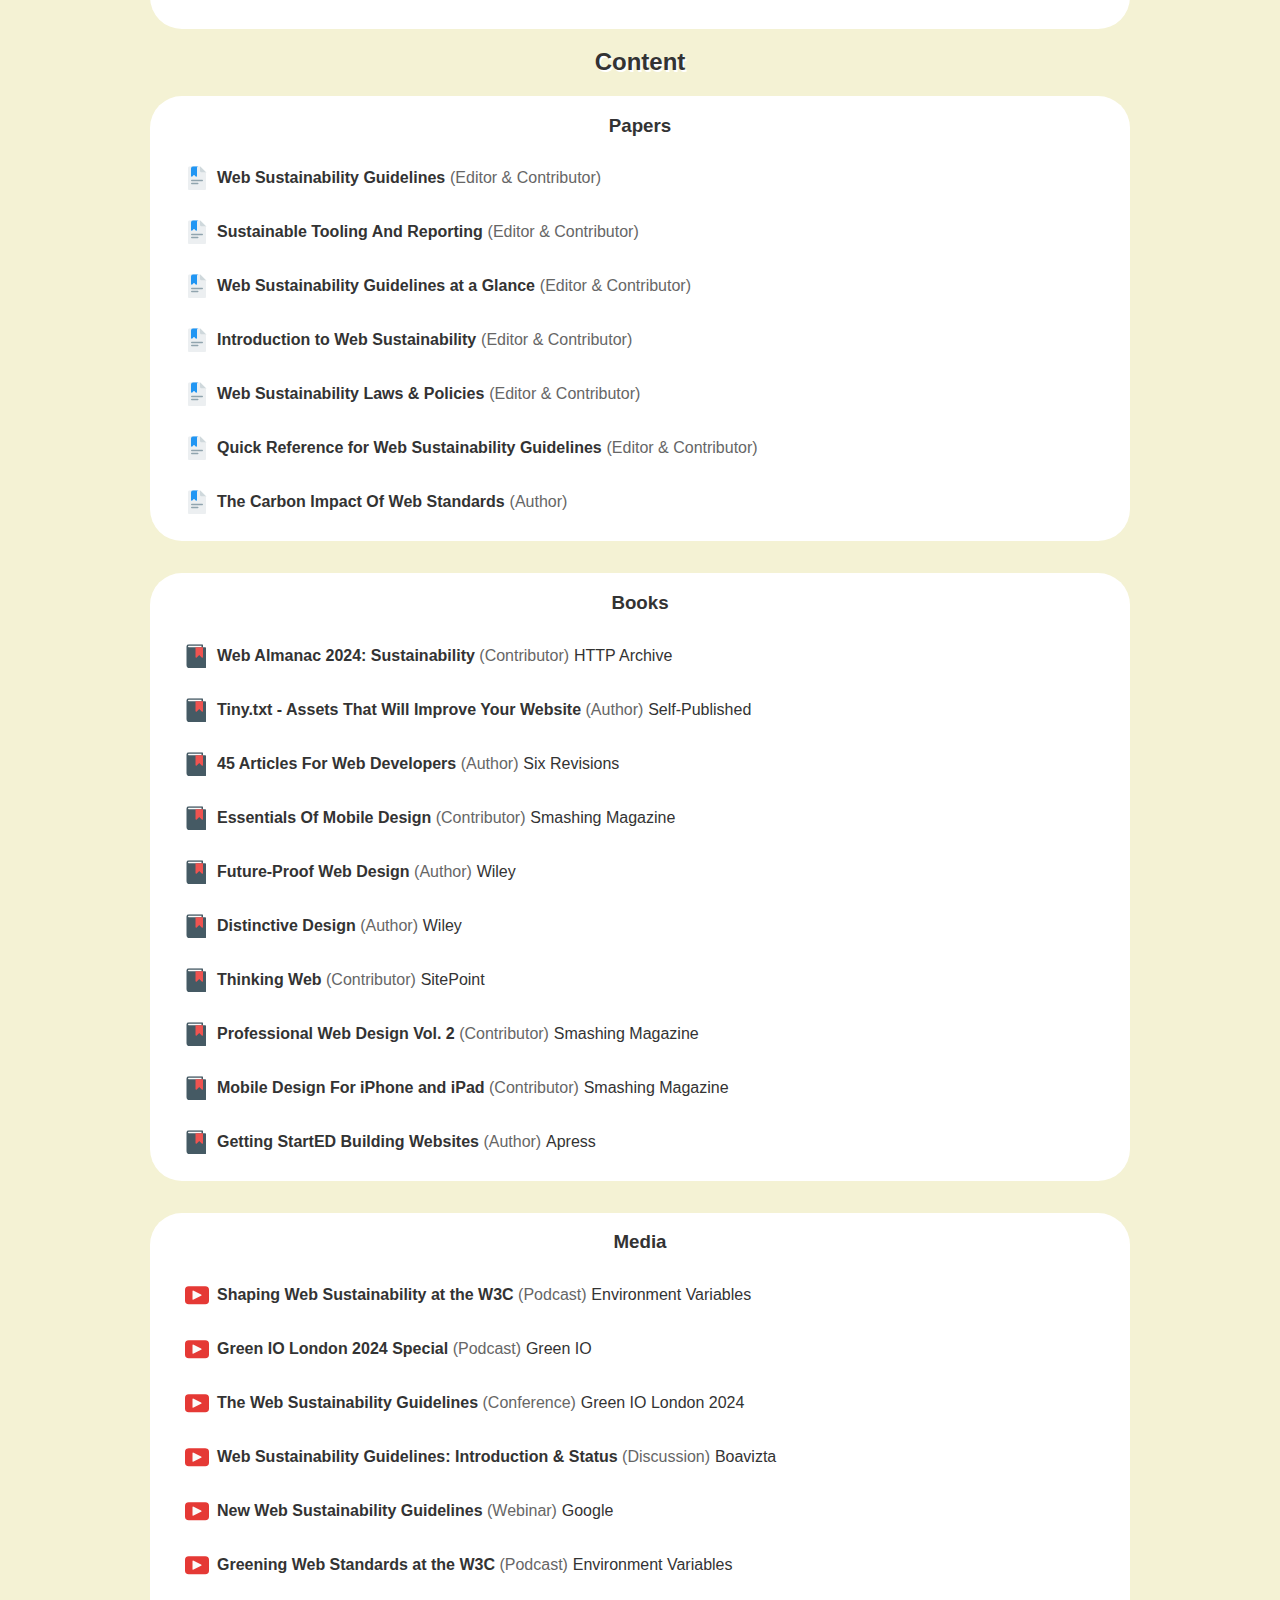
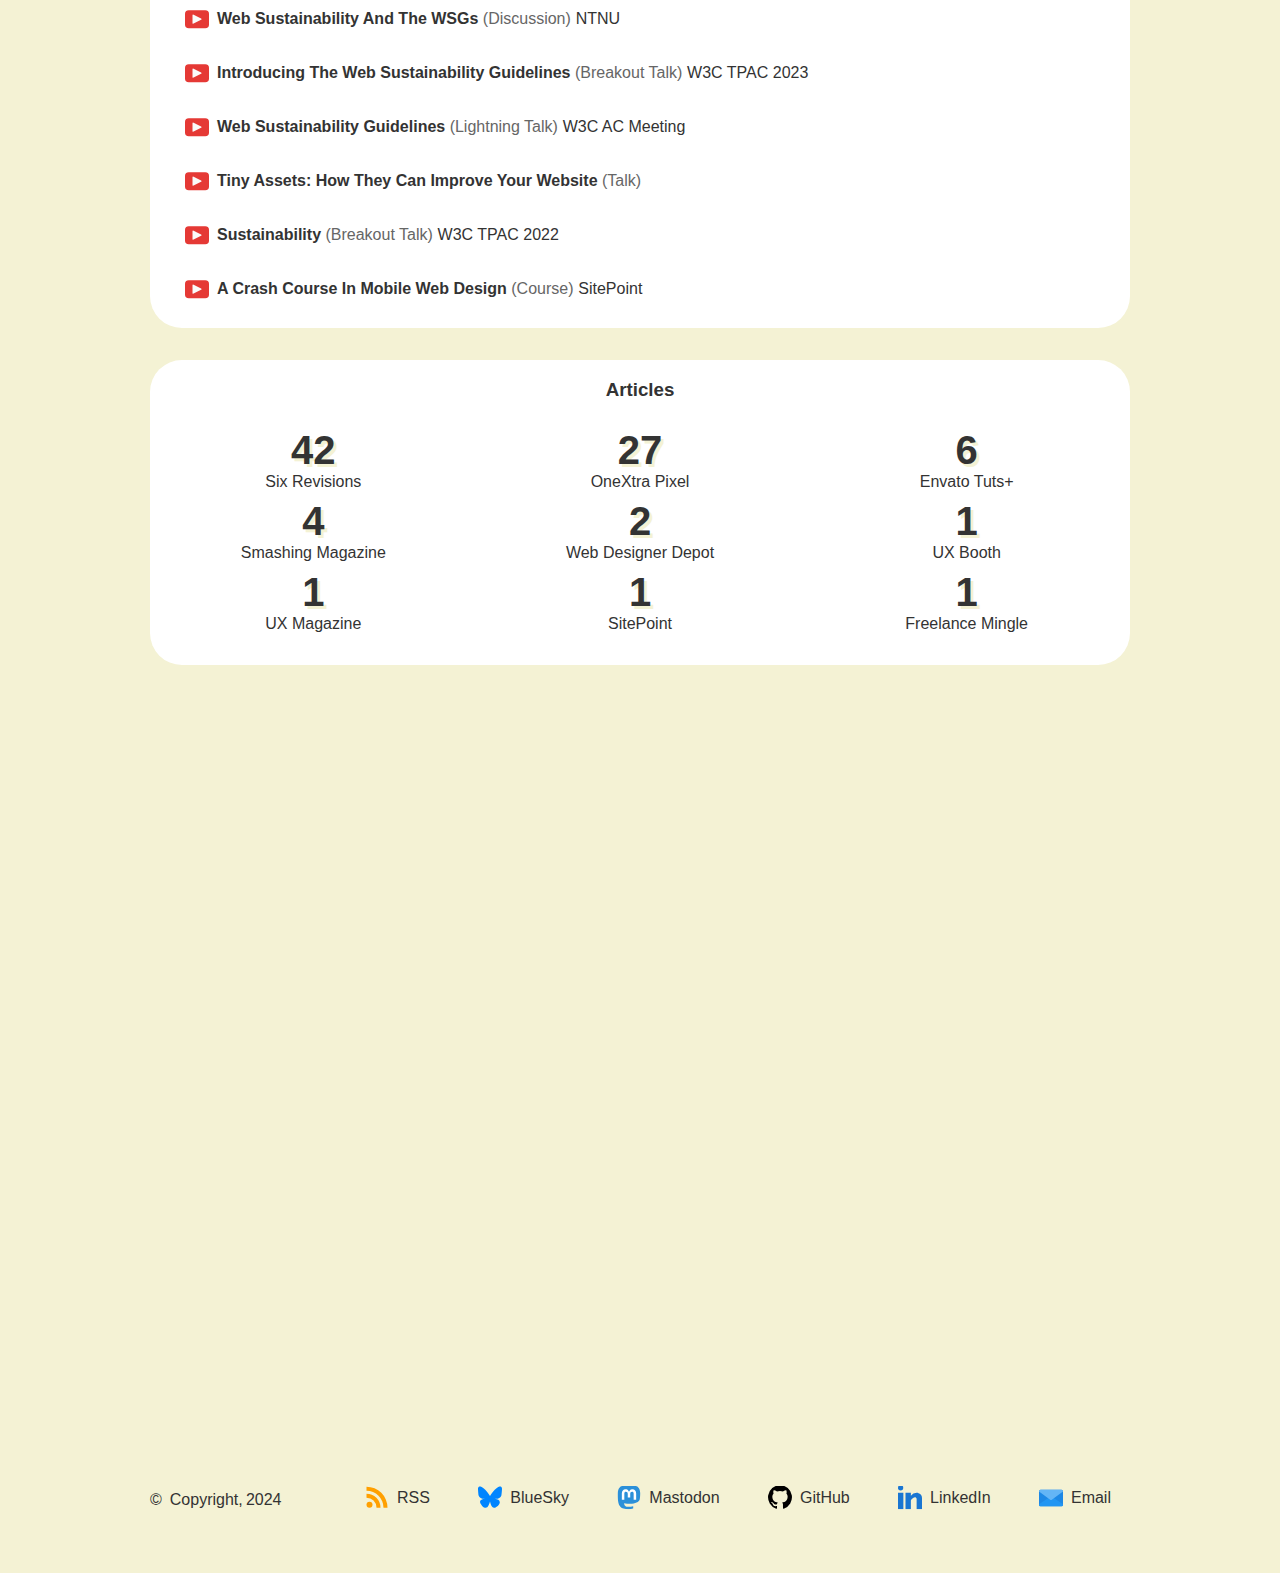
==== commit d0832424: "Added BlueSky" ====
--- a/index.html
+++ b/index.html
@@ -243,8 +243,8 @@
 		<footer class="footer" itemscope itemtype="http://schema.org/Person">
 			<ul class="social">
 				<li class="social-item s-margin"><a class="social-link" itemprop="url" href="feed.xml"><svg class="social-img"><use xlink:href="#icon-rss"/></svg>RSS</a></li>
+				<li class="social-item s-margin"><a class="social-link" itemprop="url" href="https://bsky.app/profile/alexdawsonuk.bsky.social"><svg class="social-img"><use xlink:href="#icon-bluesky"/></svg>BlueSky</a></li>
 				<li class="social-item s-margin"><a rel="me" class="social-link" itemprop="url" href="https://mastodon.design/@AlexDawsonUK"><svg class="social-img"><use xlink:href="#icon-mastodon"/></svg>Mastodon</a></li>
-				<li class="social-item s-margin"><a class="social-link" itemprop="url" href="https://x.com/AlexDawsonUK"><svg class="social-img"><use xlink:href="#icon-twitter"/></svg>Twitter</a></li>
 				<li class="social-item s-margin"><a class="social-link" href="https://github.com/alexdawsonuk"><svg class="social-img"><use xlink:href="#icon-github"/></svg>GitHub</a></li>
 				<li class="social-item s-margin"><a class="social-link" itemprop="url" href="https://www.linkedin.com/in/alexdawsonuk"><svg class="social-img"><use xlink:href="#icon-linkedin"/></svg>LinkedIn</a></li>
 				<li class="social-item"><a class="social-link" href="mailto:alex@hitechy.com"><svg class="social-img"><use xlink:href="#icon-email"/></svg>Email</a></li>
@@ -333,17 +333,17 @@
 				<title>RSS</title>
 				<g fill="#ffa000"><circle cx="3" cy="13" r="2"/><path d="M1 5.67v2.66A6.67 6.67 0 0 1 7.67 15h2.66A9.34 9.34 0 0 0 1 5.67Z"/><path d="M1 1v2.67A11.35 11.35 0 0 1 12.33 15H15A14.02 14.02 0 0 0 1 1Z"/></g>
 			</symbol>
+			<symbol id="icon-bluesky" viewbox="0 0 24 24">
+				<title>BlueSky</title>
+				<path d="M12 10.8c-1.09-2.11-4.05-6.05-6.8-8C2.57.95 1.56 1.28.9 1.58.14 1.9 0 3.08 0 3.77c0 .69.38 5.65.62 6.48.82 2.73 3.72 3.66 6.39 3.36-3.92.58-7.39 2-2.83 7.08 5.01 5.19 6.87-1.11 7.82-4.3.95 3.19 2.05 9.26 7.73 4.3 4.27-4.3 1.18-6.5-2.74-7.08a8.74 8.74 0 0 1-.41-.05l.41.05c2.67.3 5.57-.63 6.39-3.36.24-.83.62-5.8.62-6.48 0-.7-.14-1.86-.9-2.2-.66-.3-1.67-.63-4.3 1.23-2.75 1.95-5.71 5.89-6.8 8Z" fill="#0085ff"/>
+			</symbol>
 			<symbol id="icon-mastodon" viewbox="0 0 16 16">
 				<title>Mastodon</title>
 				<path d="M15.14 9.6c-.21 1.12-1.96 2.36-3.97 2.6-1.04.12-2.07.23-3.17.18-1.8-.08-3.2-.42-3.2-.42 0 .17 0 .34.02.5.24 1.76 1.76 1.87 3.2 1.92 1.46.05 2.76-.36 2.76-.36l.06 1.32s-1.02.54-2.84.64c-1 .06-2.24-.02-3.69-.4C1.17 14.75.63 11.4.55 8 .53 7 .55 6.05.55 5.25.54 1.78 2.81.76 2.81.76 3.96.24 5.93.02 7.98 0h.05c2.04.02 4.01.24 5.16.76 0 0 2.27 1.02 2.27 4.5 0 0 .03 2.55-.32 4.33" fill="#2b90d9"/><path d="M12.78 5.52v4.2H11.1V5.66c0-.86-.36-1.3-1.08-1.3-.8 0-1.2.52-1.2 1.54v2.23H7.17V5.9c0-1.02-.4-1.54-1.2-1.54-.72 0-1.08.44-1.08 1.3v4.08H3.22v-4.2c0-.87.22-1.55.66-2.05.45-.5 1.04-.77 1.78-.77.85 0 1.5.33 1.93.98l.41.7.41-.7a2.15 2.15 0 0 1 1.93-.98c.74 0 1.33.26 1.78.77.44.5.66 1.18.66 2.04" fill="#fff"/>
 			</symbol>
-			<symbol id="icon-twitter" viewbox="0 0 16 16">
-				<title>Twitter</title>
-				<path d="M16 3.54a6.84 6.84 0 0 1-1.89.52 3.27 3.27 0 0 0 1.44-1.82 6.57 6.57 0 0 1-2.08.8A3.28 3.28 0 0 0 7.8 5.28a3.38 3.38 0 0 0 .08.75A9.28 9.28 0 0 1 1.1 2.6a3.28 3.28 0 0 0 1.01 4.38 3.24 3.24 0 0 1-1.48-.4v.04a3.3 3.3 0 0 0 2.63 3.22 3.21 3.21 0 0 1-.86.1 2.88 2.88 0 0 1-.62-.05 3.31 3.31 0 0 0 3.06 2.28 6.59 6.59 0 0 1-4.06 1.4 6.14 6.14 0 0 1-.79-.04A9.24 9.24 0 0 0 5.03 15a9.27 9.27 0 0 0 9.34-9.33l-.01-.43A6.56 6.56 0 0 0 16 3.54z" fill="#03a9f4"/>
-			</symbol>
 			<symbol id="icon-github" viewbox="0 0 16 16">
 				<title>GitHub</title>
-				<path d="M8 0a8.04 8.04 0 0 0-2.53 15.65c.4.08.55-.17.55-.38L6 13.9c-2.23.48-2.7-1.08-2.7-1.08a2.12 2.12 0 0 0-.89-1.17c-.72-.5.06-.49.06-.49a1.68 1.68 0 0 1 1.22.83 1.7 1.7 0 0 0 2.33.66 1.72 1.72 0 0 1 .51-1.07c-1.78-.2-3.64-.89-3.64-3.97a3.11 3.11 0 0 1 .82-2.15 2.9 2.9 0 0 1 .08-2.13s.67-.22 2.2.82a7.55 7.55 0 0 1 4 0c1.53-1.04 2.2-.82 2.2-.82a2.9 2.9 0 0 1 .09 2.13 3.1 3.1 0 0 1 .81 2.15c0 3.09-1.87 3.77-3.65 3.96a1.92 1.92 0 0 1 .54 1.5v2.2c0 .2.13.46.54.38A8.04 8.04 0 0 0 8 0z" fill="#5c6bc0"/>
+				<path d="M8 0a8.04 8.04 0 0 0-2.53 15.65c.4.08.55-.17.55-.38L6 13.9c-2.23.48-2.7-1.08-2.7-1.08a2.12 2.12 0 0 0-.89-1.17c-.72-.5.06-.49.06-.49a1.68 1.68 0 0 1 1.22.83 1.7 1.7 0 0 0 2.33.66 1.72 1.72 0 0 1 .51-1.07c-1.78-.2-3.64-.89-3.64-3.97a3.11 3.11 0 0 1 .82-2.15 2.9 2.9 0 0 1 .08-2.13s.67-.22 2.2.82a7.55 7.55 0 0 1 4 0c1.53-1.04 2.2-.82 2.2-.82a2.9 2.9 0 0 1 .09 2.13 3.1 3.1 0 0 1 .81 2.15c0 3.09-1.87 3.77-3.65 3.96a1.92 1.92 0 0 1 .54 1.5v2.2c0 .2.13.46.54.38A8.04 8.04 0 0 0 8 0z" fill="#000000"/>
 			</symbol>
 			<symbol id="icon-linkedin" viewbox="0 0 16 16">
 				<title>LinkedIn</title>
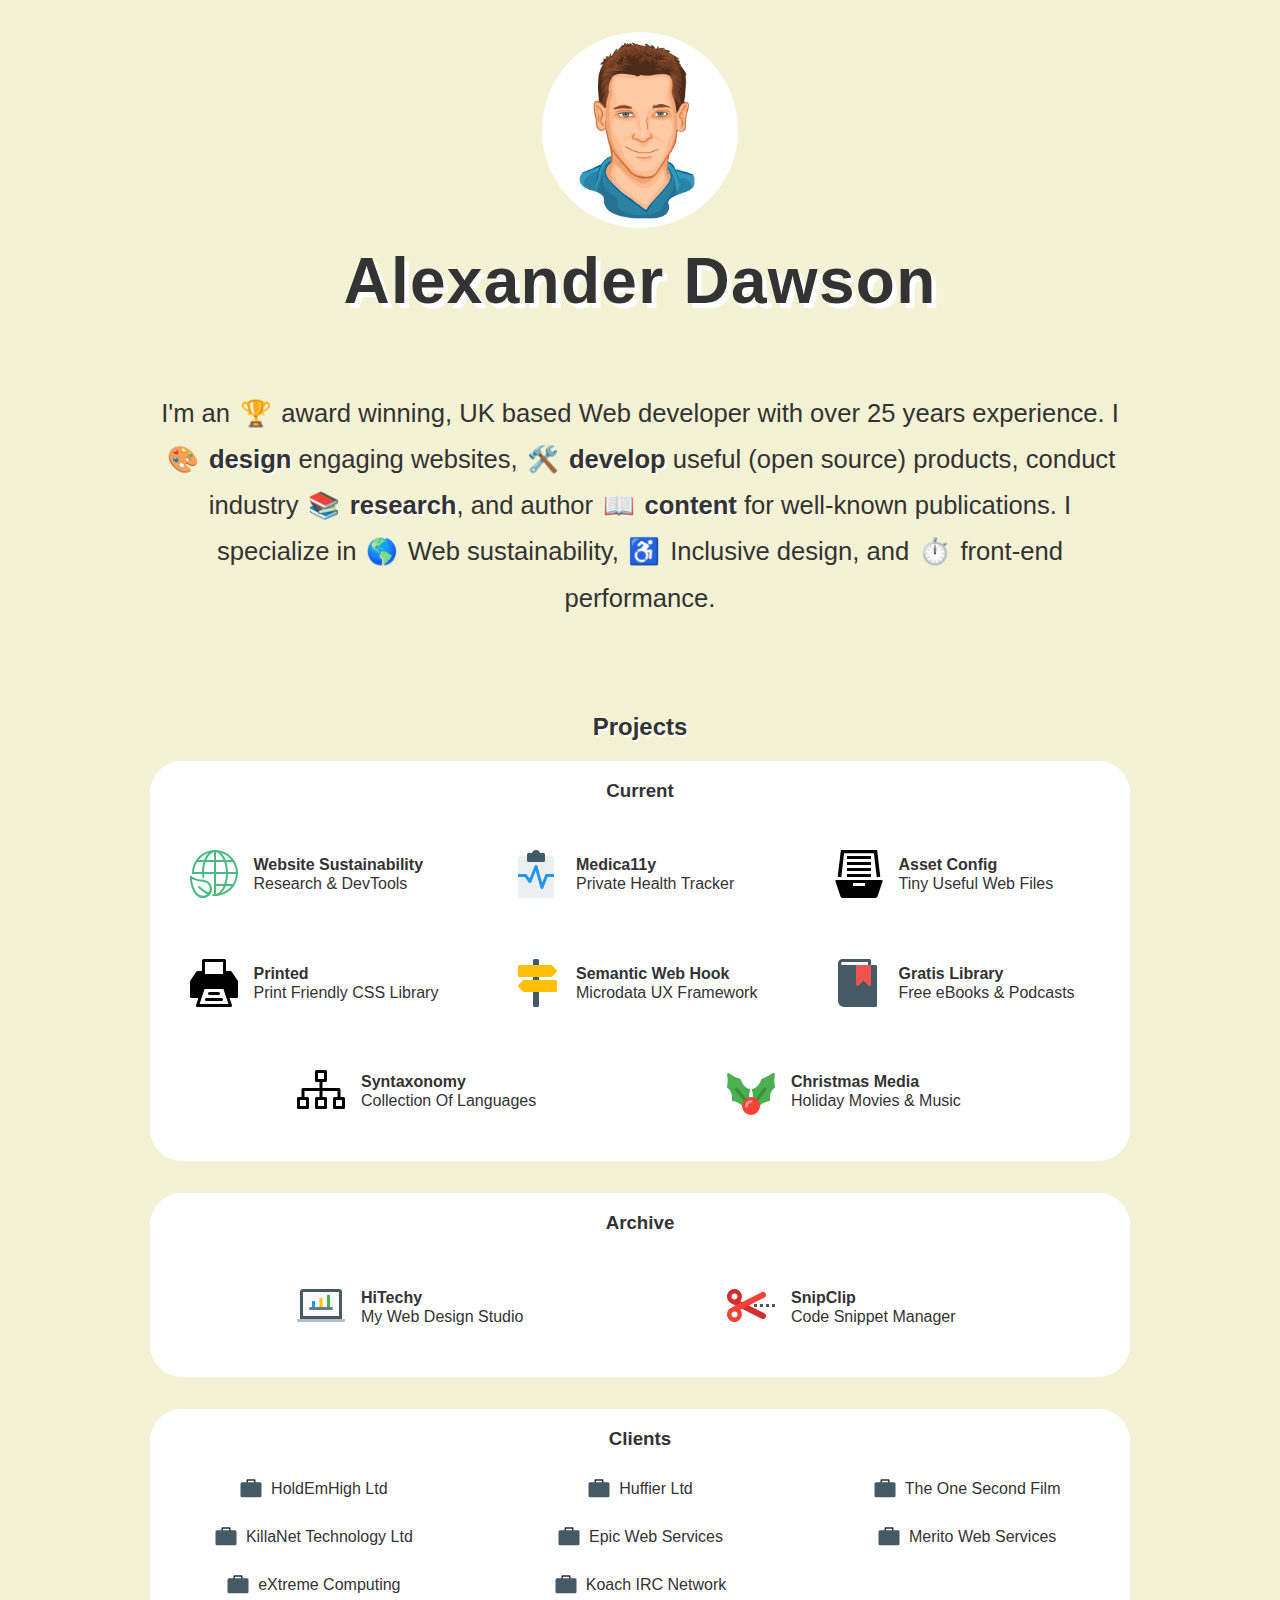
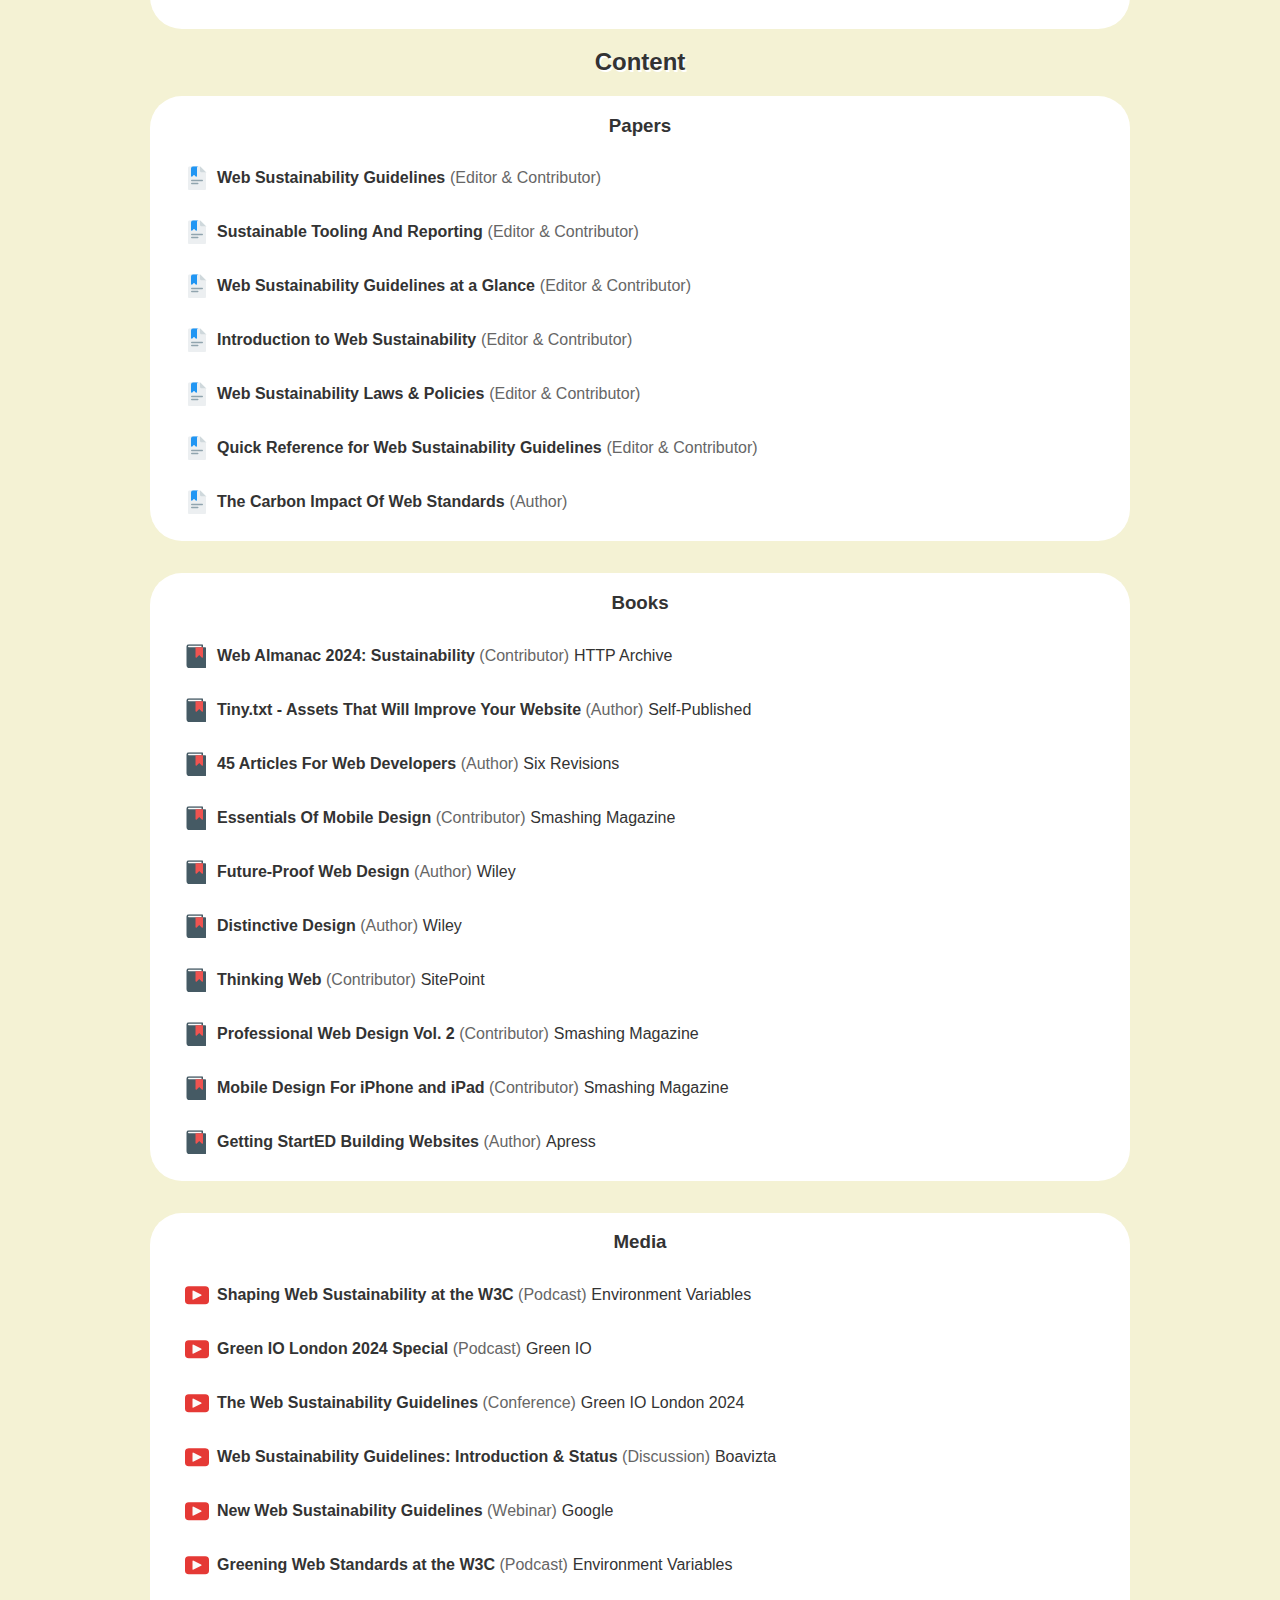
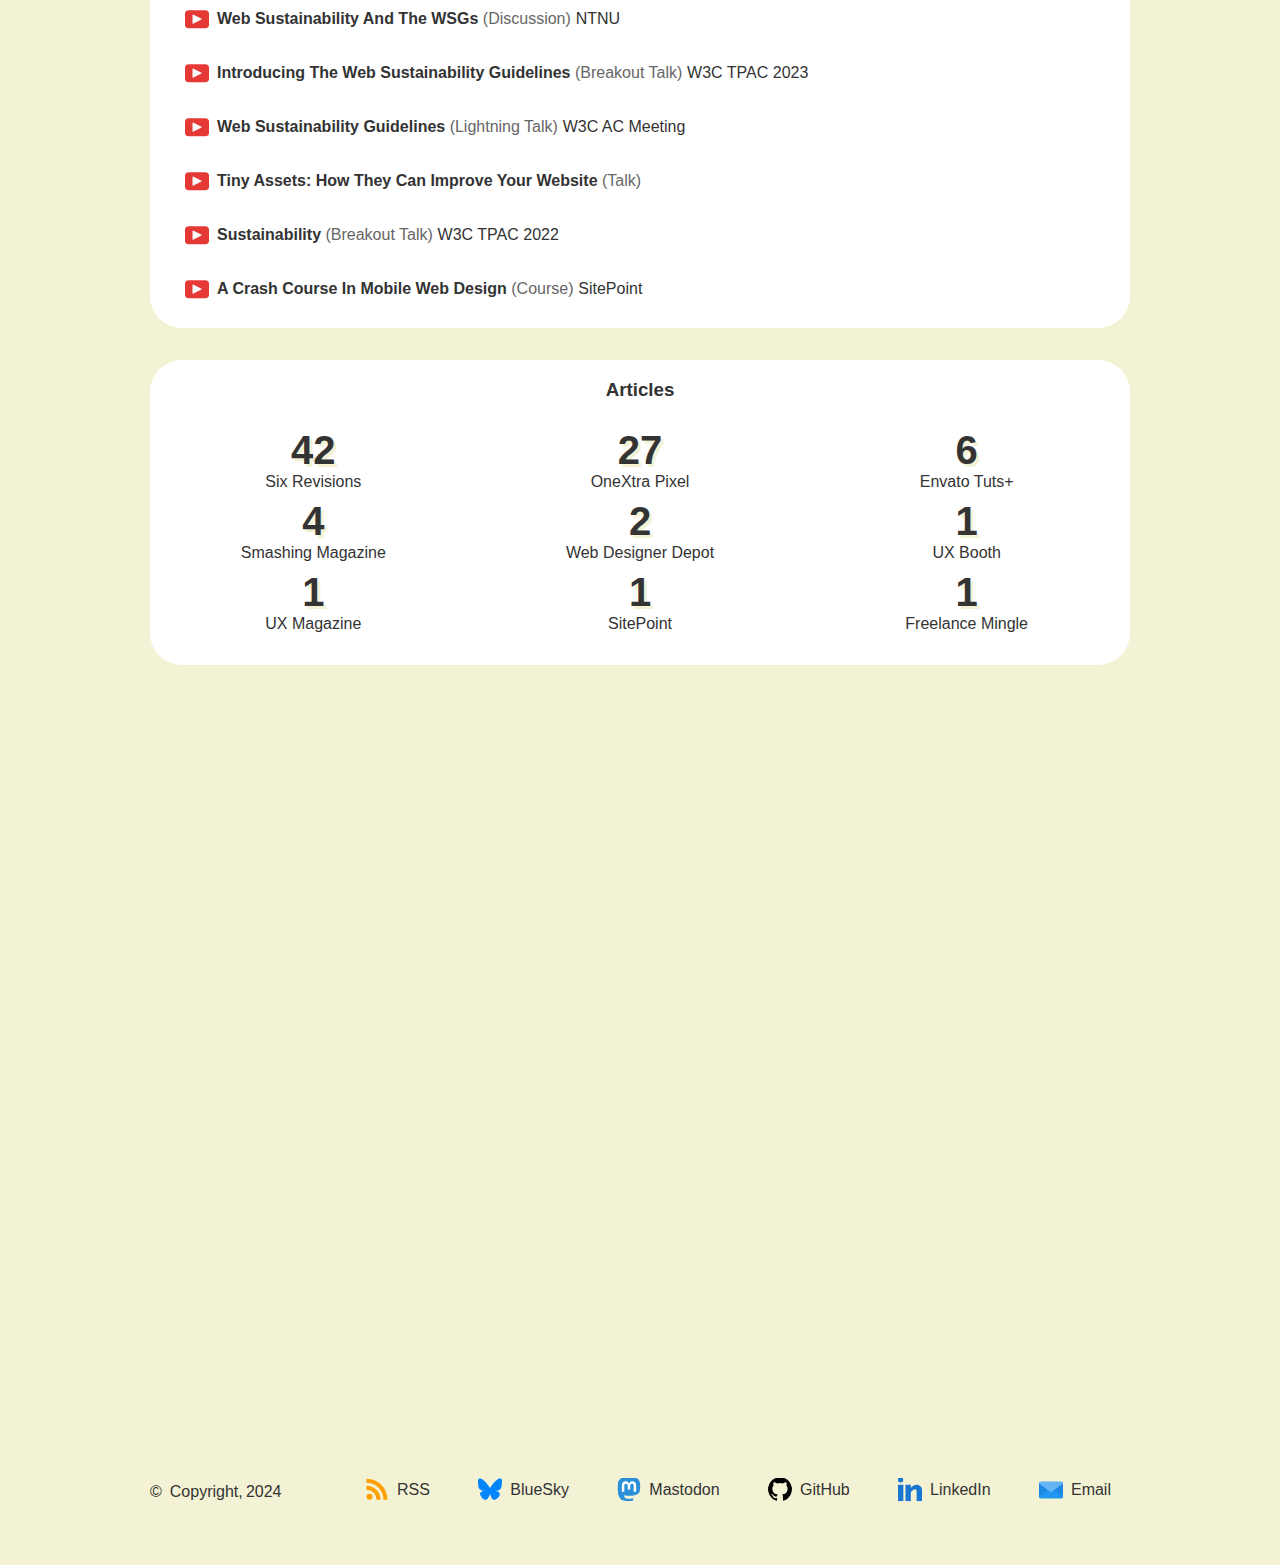
==== commit e755387c: "CG Removal" ====
--- a/index.html
+++ b/index.html
@@ -72,7 +72,7 @@
 				<div class="section gap">
 					<h3 class="subheading">About</h3>
 					<p class="details">Would you like to know more about me? Sure! My name is Alexander Dawson (but feel free to call me Alex) and I come from Brighton, in the United Kingdom.</p>
-					<p class="details">I'm passionate about Web sustainability. So much so that in addition to being a researcher in the subject, I'm a W3C Invited Expert of an Interest Group, a co-chair of a W3C Community Group, and the editor and contributor of a draft specification (and its many supplements) - all on the subject of Web sustainability.</p>
+					<p class="details">I'm passionate about Web sustainability. I'm a W3C Invited Expert of an Interest Group, the editor and contributor of a draft specification (and its many supplements), and a researcher (and occasional writer) on the subject.</p>
 					<p class="details">Having invisible disabilities, training, and some experience of working in healthcare, I'm a huge advocate for Web accessibility and will always try to prioritize Inclusive design within anything (app or website) I produce.</p>
 					<p class="details">Because I've been working on the Web since 1998, I've gained a huge passion for Web standards and semantic code. My working knowledge of HTML, CSS, and the syntax that relate to them (Web Assets and Microdata) is especially solid.</p>
 					<p class="details">I don't just create, I contribute. The Web community is vast, however, one of my founding principles is to give back as often as I can. Through side projects, writing, mentorship, or community action, I'm often working on something interesting.</p>
@@ -123,12 +123,12 @@
 				<article class="section margin-set">
 					<h3 class="subheading">Papers</h3>
 					<ul class="data-list">
-						<li class="margin-subset"><a class="link-url link-align" href="https://w3c.github.io/sustyweb/"><svg class="content-img"><use xlink:href="#icon-papers"/></svg><dl class="data-content"><dt class="scribe spacing">Web Sustainability Guidelines</dt><dd class="level">(Editor &amp; Contributor)</dd></dl></a></li>
-						<li class="margin-subset"><a class="link-url link-align" href="https://w3c.github.io/sustyweb/star.html"><svg class="content-img"><use xlink:href="#icon-papers"/></svg><dl class="data-content"><dt class="scribe spacing">Sustainable Tooling And Reporting</dt><dd class="level">(Editor &amp; Contributor)</dd></dl></a></li>
-						<li class="margin-subset"><a class="link-url link-align" href="https://w3c.github.io/sustyweb/glance.html"><svg class="content-img"><use xlink:href="#icon-papers"/></svg><dl class="data-content"><dt class="scribe spacing">Web Sustainability Guidelines at a Glance</dt><dd class="level">(Editor &amp; Contributor)</dd></dl></a></li>
-						<li class="margin-subset"><a class="link-url link-align" href="https://w3c.github.io/sustyweb/intro.html"><svg class="content-img"><use xlink:href="#icon-papers"/></svg><dl class="data-content"><dt class="scribe spacing">Introduction to Web Sustainability</dt><dd class="level">(Editor &amp; Contributor)</dd></dl></a></li>
-						<li class="margin-subset"><a class="link-url link-align" href="https://w3c.github.io/sustyweb/policies.html"><svg class="content-img"><use xlink:href="#icon-papers"/></svg><dl class="data-content"><dt class="scribe spacing">Web Sustainability Laws & Policies</dt><dd class="level">(Editor &amp; Contributor)</dd></dl></a></li>
-						<li class="margin-subset"><a class="link-url link-align" href="https://w3c.github.io/sustyweb/quickref.html"><svg class="content-img"><use xlink:href="#icon-papers"/></svg><dl class="data-content"><dt class="scribe spacing">Quick Reference for Web Sustainability Guidelines</dt><dd class="level">(Editor &amp; Contributor)</dd></dl></a></li>
+						<li class="margin-subset"><a class="link-url link-align" href="https://w3c.github.io/sustainableweb-wsg/"><svg class="content-img"><use xlink:href="#icon-papers"/></svg><dl class="data-content"><dt class="scribe spacing">Web Sustainability Guidelines</dt><dd class="level">(Editor &amp; Contributor)</dd></dl></a></li>
+						<li class="margin-subset"><a class="link-url link-align" href="https://w3c.github.io/sustainableweb-wsg/star.html"><svg class="content-img"><use xlink:href="#icon-papers"/></svg><dl class="data-content"><dt class="scribe spacing">Sustainable Tooling And Reporting</dt><dd class="level">(Editor &amp; Contributor)</dd></dl></a></li>
+						<li class="margin-subset"><a class="link-url link-align" href="https://w3c.github.io/sustainableweb-wsg/glance.html"><svg class="content-img"><use xlink:href="#icon-papers"/></svg><dl class="data-content"><dt class="scribe spacing">Web Sustainability Guidelines at a Glance</dt><dd class="level">(Editor &amp; Contributor)</dd></dl></a></li>
+						<li class="margin-subset"><a class="link-url link-align" href="https://w3c.github.io/sustainableweb-wsg/intro.html"><svg class="content-img"><use xlink:href="#icon-papers"/></svg><dl class="data-content"><dt class="scribe spacing">Introduction to Web Sustainability</dt><dd class="level">(Editor &amp; Contributor)</dd></dl></a></li>
+						<li class="margin-subset"><a class="link-url link-align" href="https://w3c.github.io/sustainableweb-wsg/policies.html"><svg class="content-img"><use xlink:href="#icon-papers"/></svg><dl class="data-content"><dt class="scribe spacing">Web Sustainability Laws & Policies</dt><dd class="level">(Editor &amp; Contributor)</dd></dl></a></li>
+						<li class="margin-subset"><a class="link-url link-align" href="https://w3c.github.io/sustainableweb-wsg/quickref.html"><svg class="content-img"><use xlink:href="#icon-papers"/></svg><dl class="data-content"><dt class="scribe spacing">Quick Reference for Web Sustainability Guidelines</dt><dd class="level">(Editor &amp; Contributor)</dd></dl></a></li>
 						<li class="margin-subset"><a class="link-url link-align" href="https://websitesustainability.com/cache/files/research23.pdf"><svg class="content-img"><use xlink:href="#icon-papers"/></svg><dl class="data-content"><dt class="scribe spacing">The Carbon Impact Of Web Standards</dt><dd class="level">(Author)</dd></dl></a></li>
 					</ul>
 				</article>
@@ -185,7 +185,6 @@
 					<h3 class="subheading">Community</h3>
 					<ul class="profile">
 						<li class="community margin-subset"><a class="link-url c-link-align article-title" href="https://www.w3.org/groups/ig/sustainableweb/"><svg class="community-img"><use xlink:href="#icon-community"/></svg><dl class="data-content"><dt class="scribe">W3C Sustainable Web<br> Interest Group</dt><dd class="level">(Invited Expert)</dd></dl></a></li>
-						<li class="community margin-subset"><a class="link-url c-link-align article-title" href="https://www.w3.org/community/sustyweb/"><svg class="community-img"><use xlink:href="#icon-community"/></svg><dl class="data-content"><dt class="scribe">W3C Sustainable Web<br> Community Group</dt><dd class="level">(Co-Chair)</dd></dl></a></li>
 						<li class="community margin-subset"><a class="link-url c-link-align article-title" href="https://www.w3.org/TR/CSS21/about.html#acknowledgements"><svg class="community-img"><use xlink:href="#icon-community"/></svg><dl class="data-content"><dt class="scribe">W3C CSS 2.1 Test Suite</dt><dd class="level">(Contributor)</dd></dl></a></li>
 						<li class="community margin-subset"><a class="link-url c-link-align article-title" href="https://www.smashingmagazine.com/about/#smashing-magazine-s-experts-panel"><svg class="community-img"><use xlink:href="#icon-community"/></svg><dl class="data-content"><dt class="scribe">Smashing Magazine</dt><dd class="level">(Experts Panel)</dd></dl></a></li>
 						<li class="community mq_margin"><a class="link-url c-link-align article-title" href="https://climateaction.tech/"><svg class="community-img"><use xlink:href="#icon-community"/></svg><dl class="data-content"><dt class="scribe">Climate Action.tech</dt><dd class="level">(Member)</dd></dl></a></li>
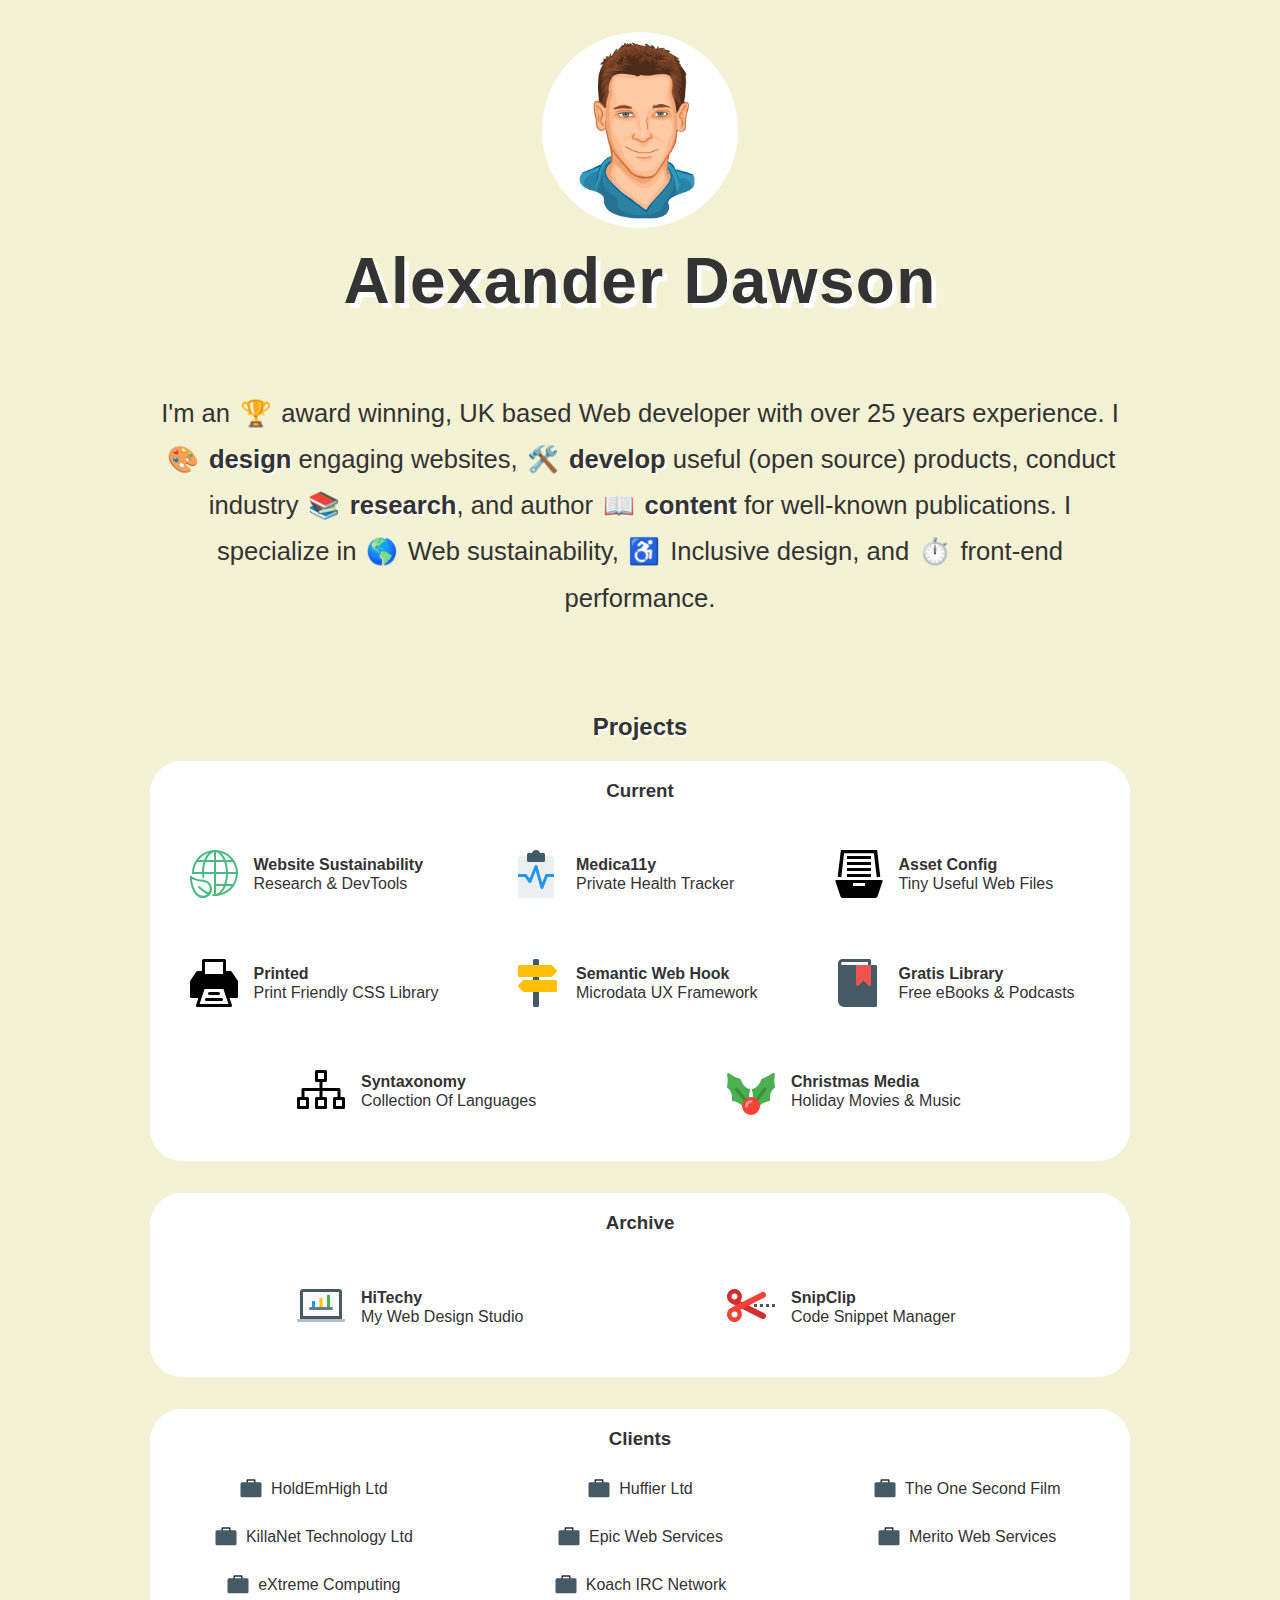
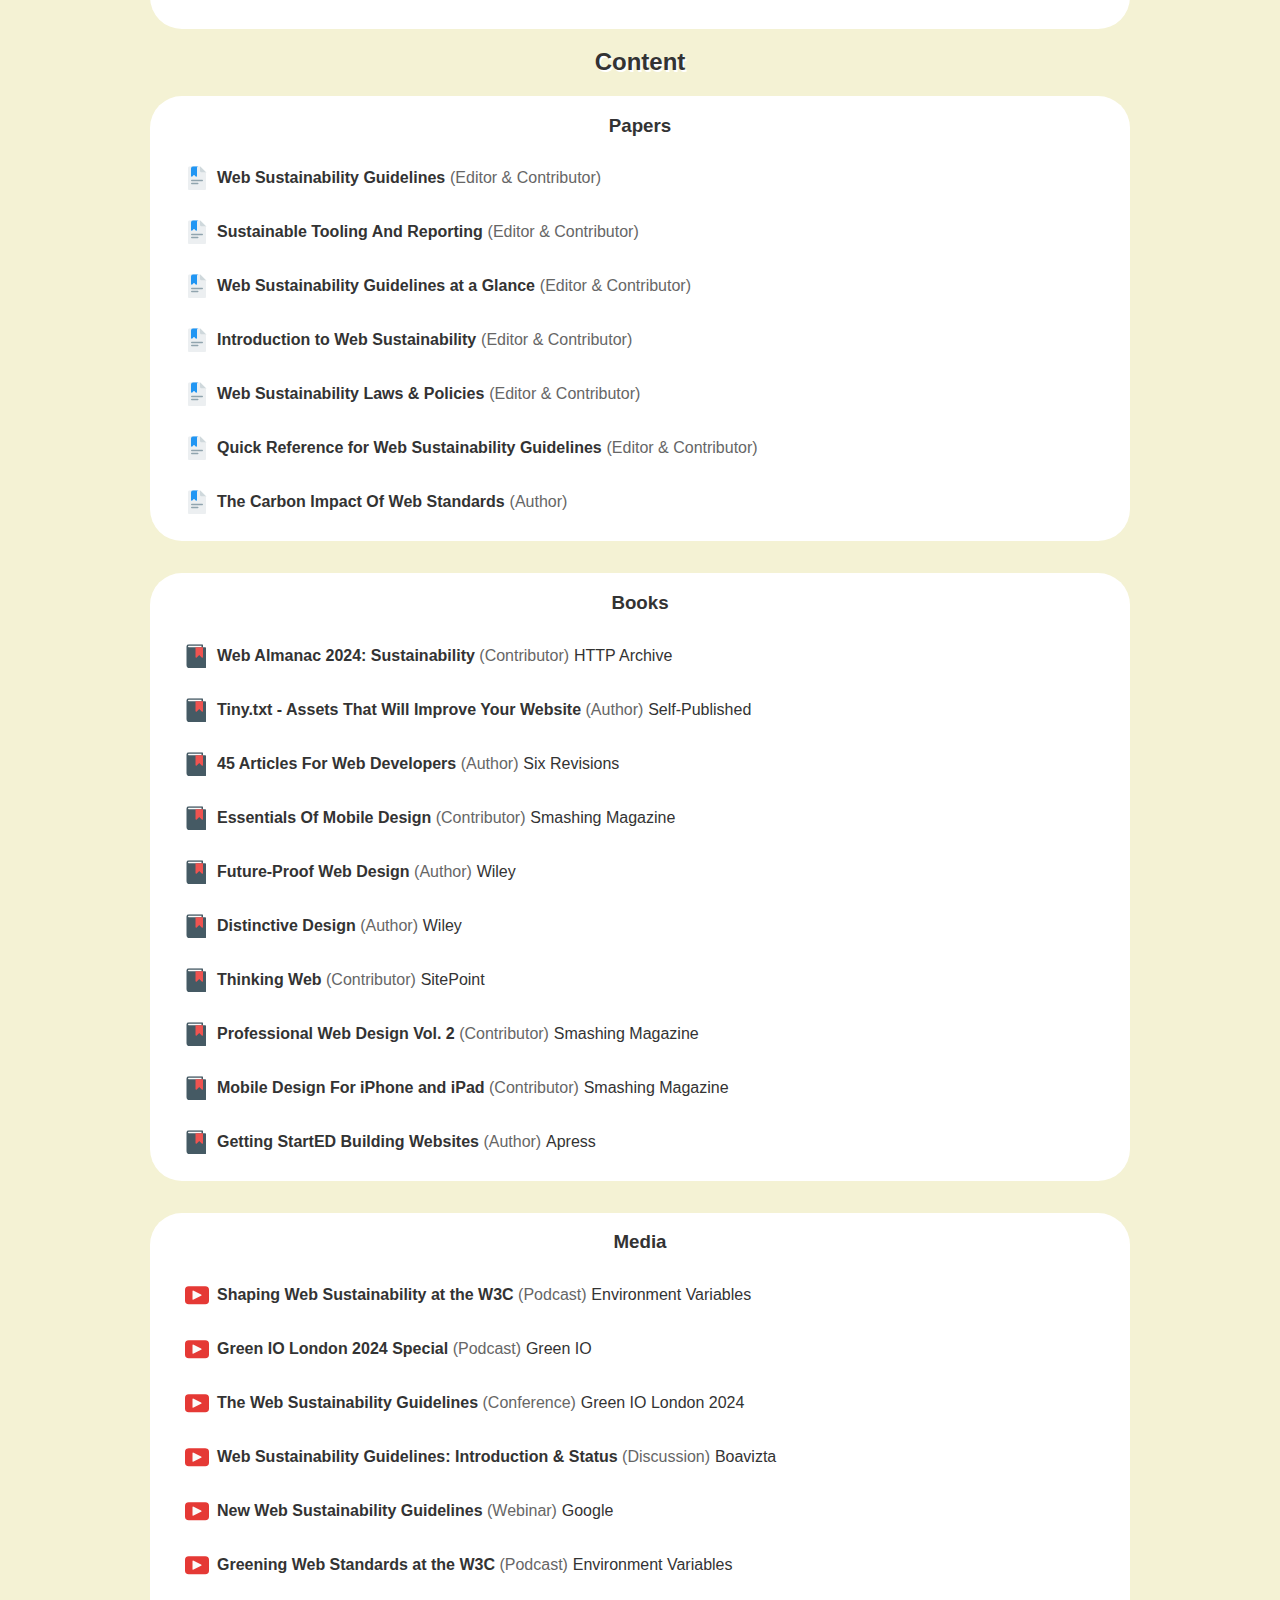
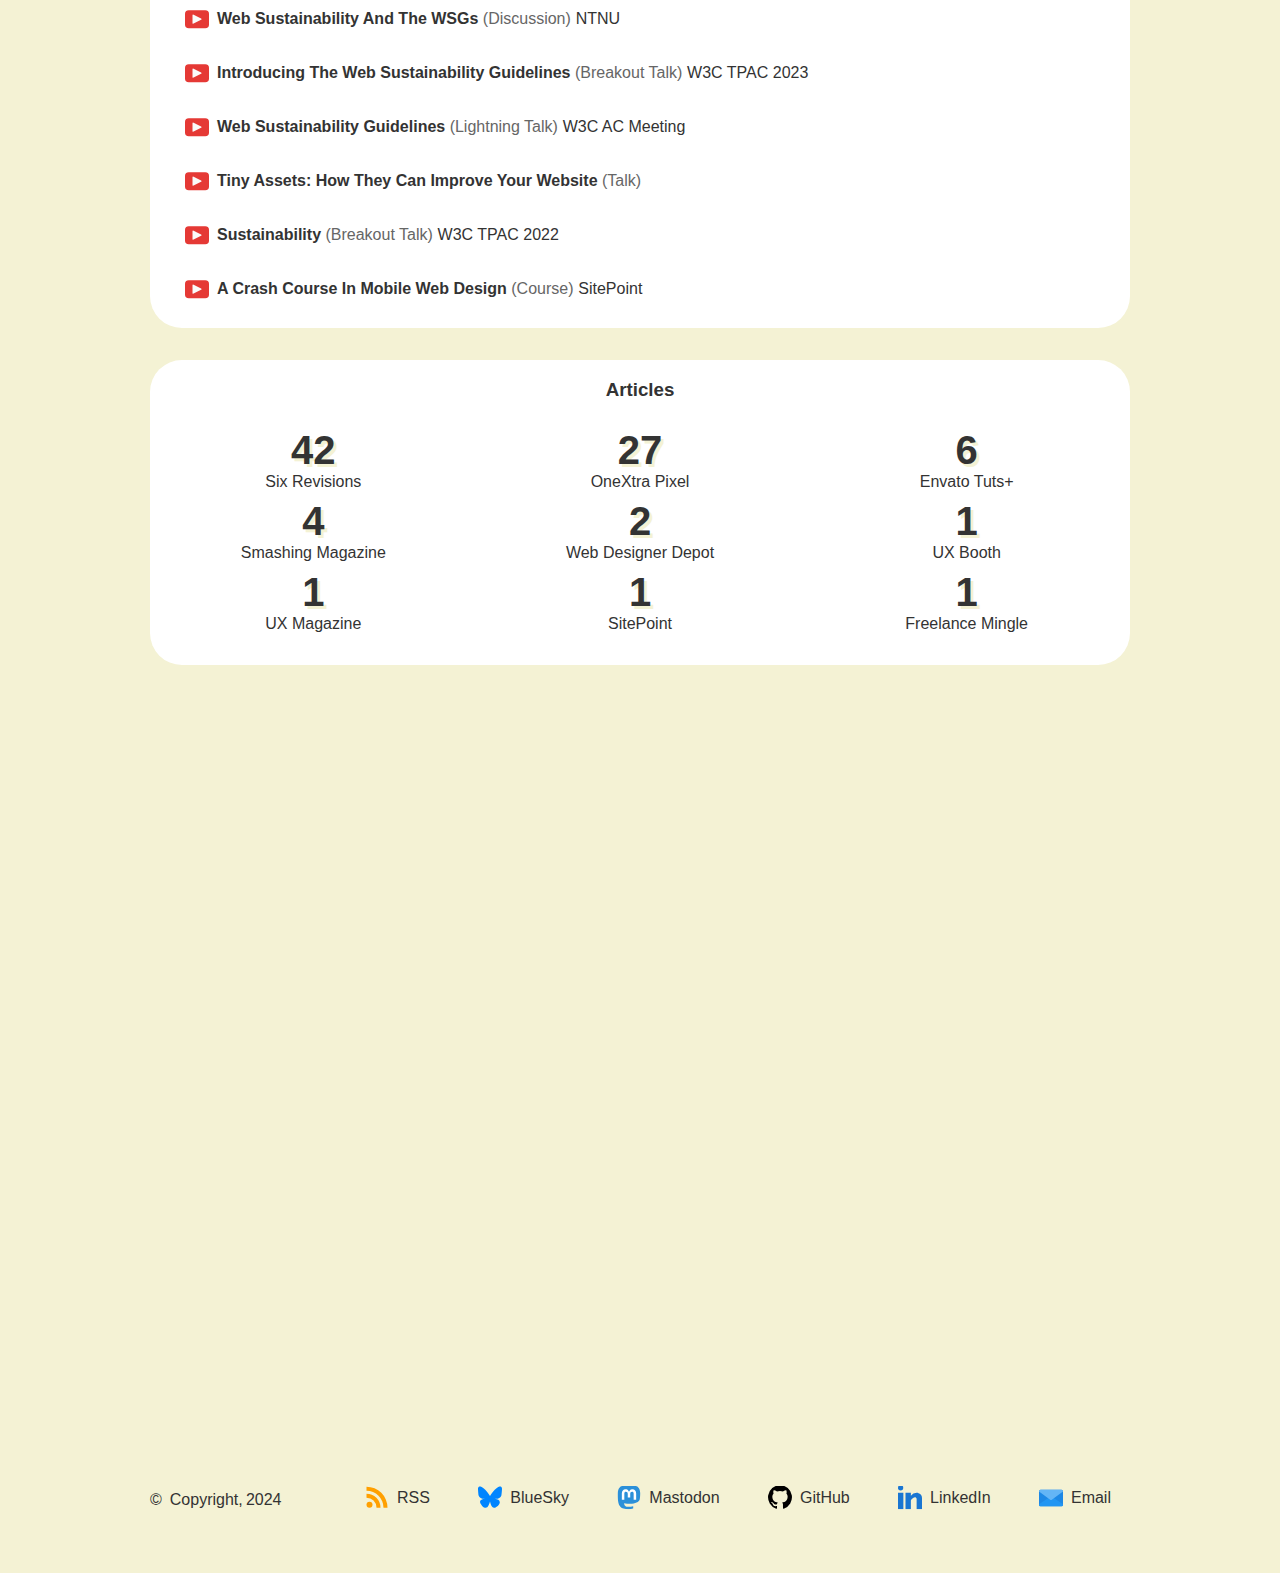
==== commit 9292c4e1: "CG Note" ====
--- a/index.html
+++ b/index.html
@@ -185,6 +185,7 @@
 					<h3 class="subheading">Community</h3>
 					<ul class="profile">
 						<li class="community margin-subset"><a class="link-url c-link-align article-title" href="https://www.w3.org/groups/ig/sustainableweb/"><svg class="community-img"><use xlink:href="#icon-community"/></svg><dl class="data-content"><dt class="scribe">W3C Sustainable Web<br> Interest Group</dt><dd class="level">(Invited Expert)</dd></dl></a></li>
+						<li class="community margin-subset"><a class="link-url c-link-align article-title" href="https://www.w3.org/community/sustyweb/"><svg class="community-img"><use xlink:href="#icon-community"/></svg><dl class="data-content"><dt class="scribe">W3C Sustainable Web<br> Community Group</dt><dd class="level">(Co-Chair)</dd></dl></a></li>
 						<li class="community margin-subset"><a class="link-url c-link-align article-title" href="https://www.w3.org/TR/CSS21/about.html#acknowledgements"><svg class="community-img"><use xlink:href="#icon-community"/></svg><dl class="data-content"><dt class="scribe">W3C CSS 2.1 Test Suite</dt><dd class="level">(Contributor)</dd></dl></a></li>
 						<li class="community margin-subset"><a class="link-url c-link-align article-title" href="https://www.smashingmagazine.com/about/#smashing-magazine-s-experts-panel"><svg class="community-img"><use xlink:href="#icon-community"/></svg><dl class="data-content"><dt class="scribe">Smashing Magazine</dt><dd class="level">(Experts Panel)</dd></dl></a></li>
 						<li class="community mq_margin"><a class="link-url c-link-align article-title" href="https://climateaction.tech/"><svg class="community-img"><use xlink:href="#icon-community"/></svg><dl class="data-content"><dt class="scribe">Climate Action.tech</dt><dd class="level">(Member)</dd></dl></a></li>
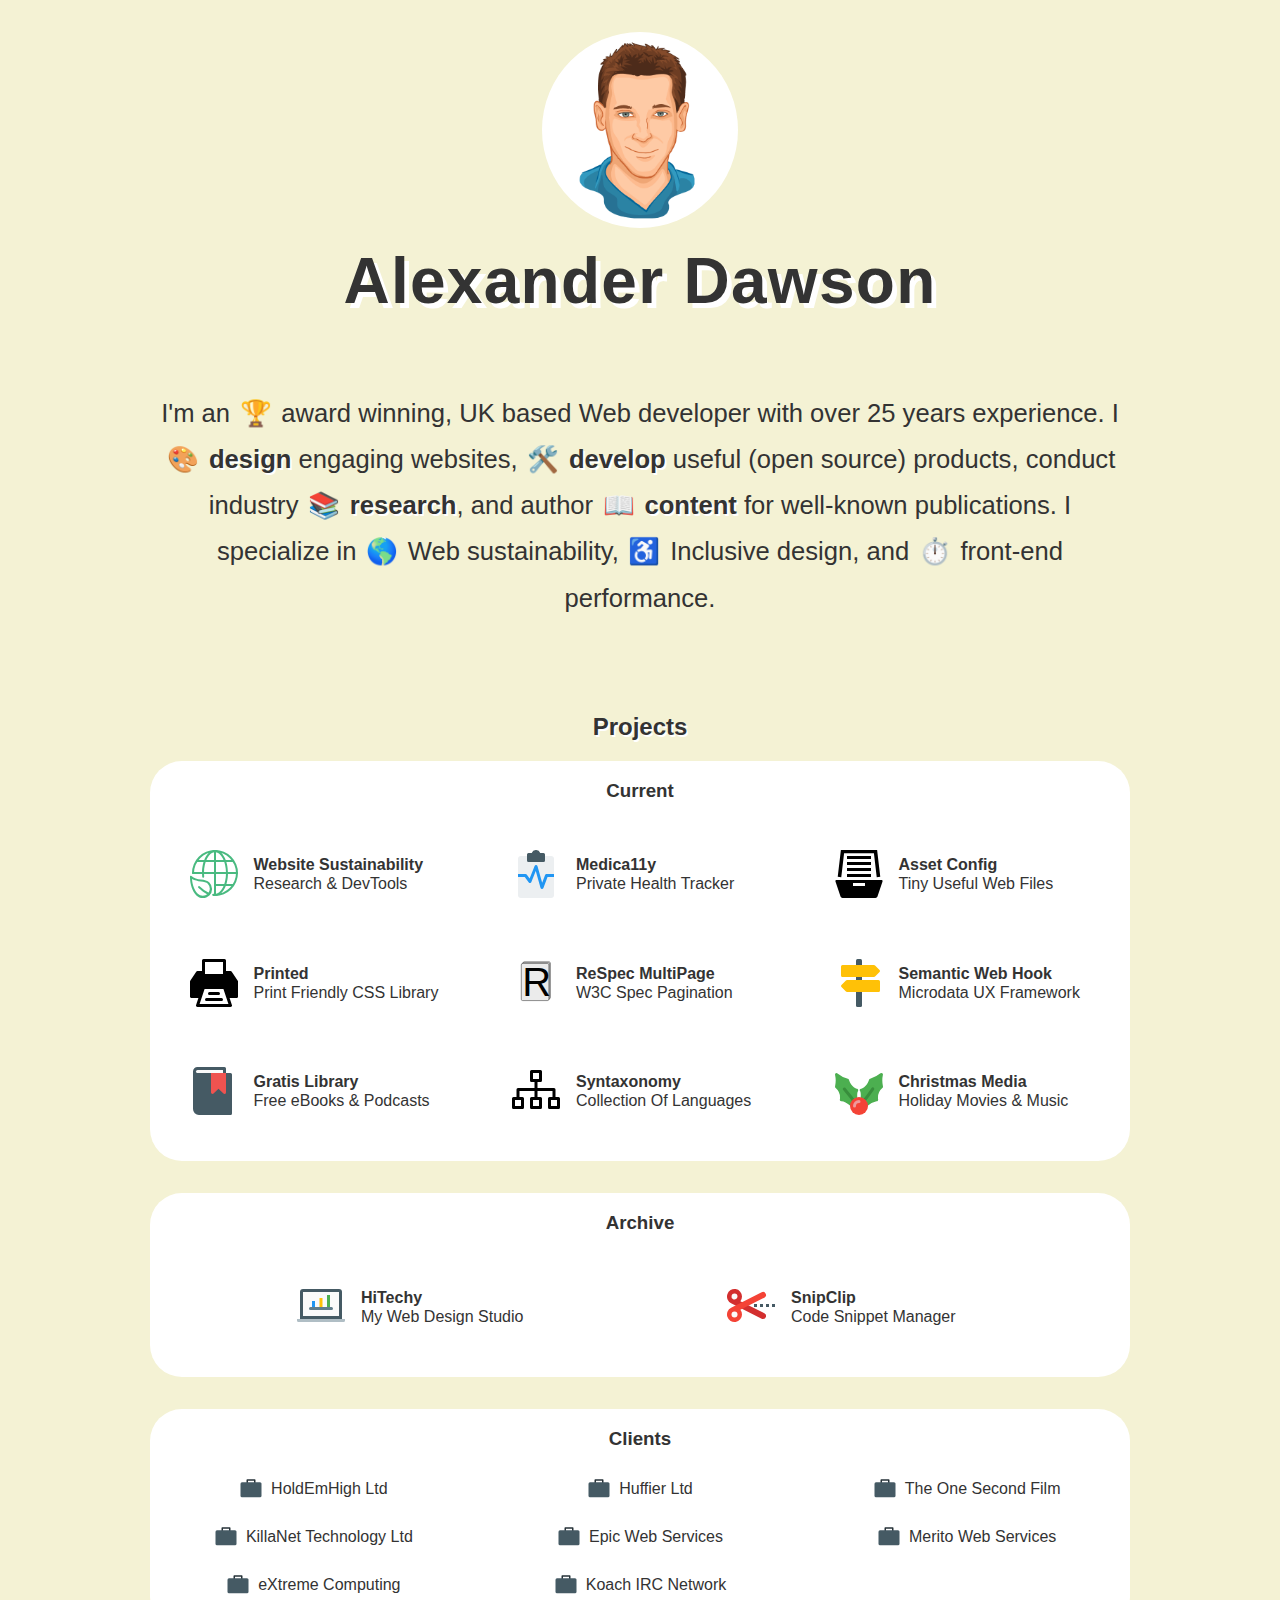
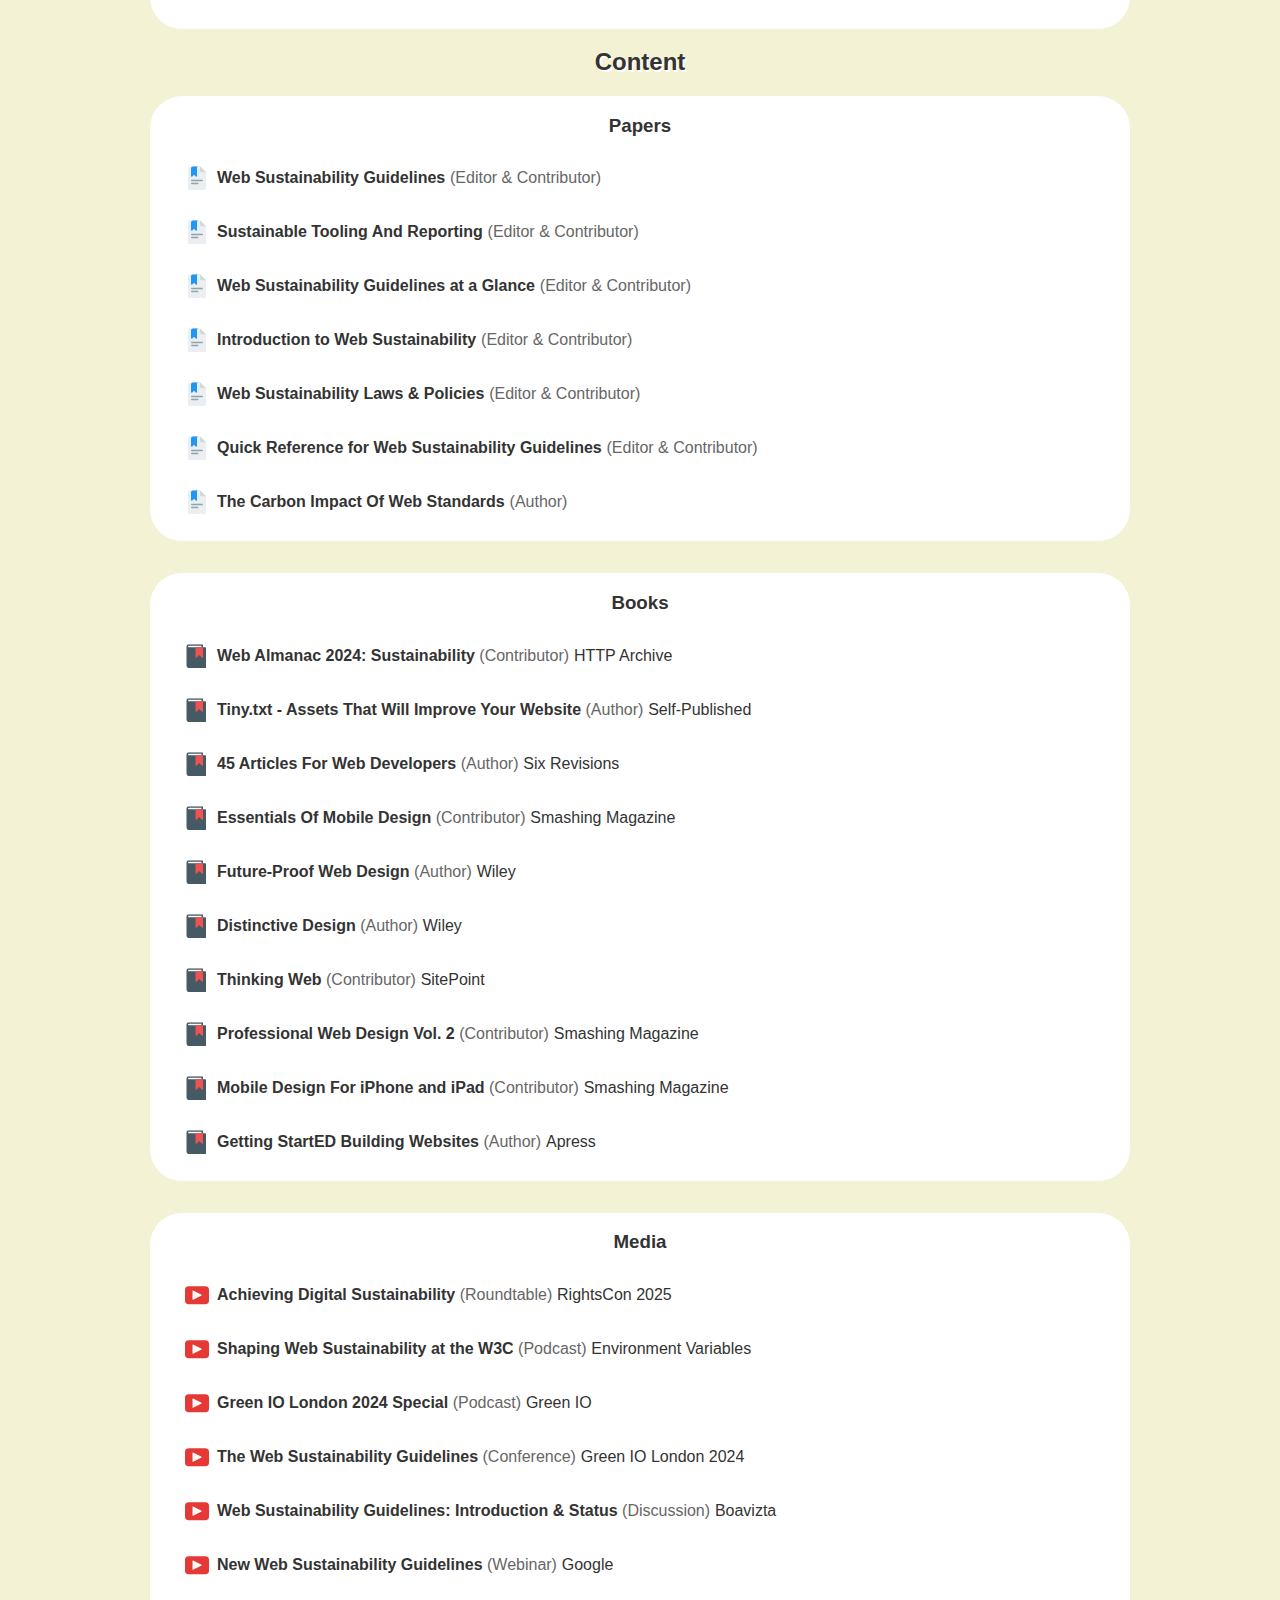
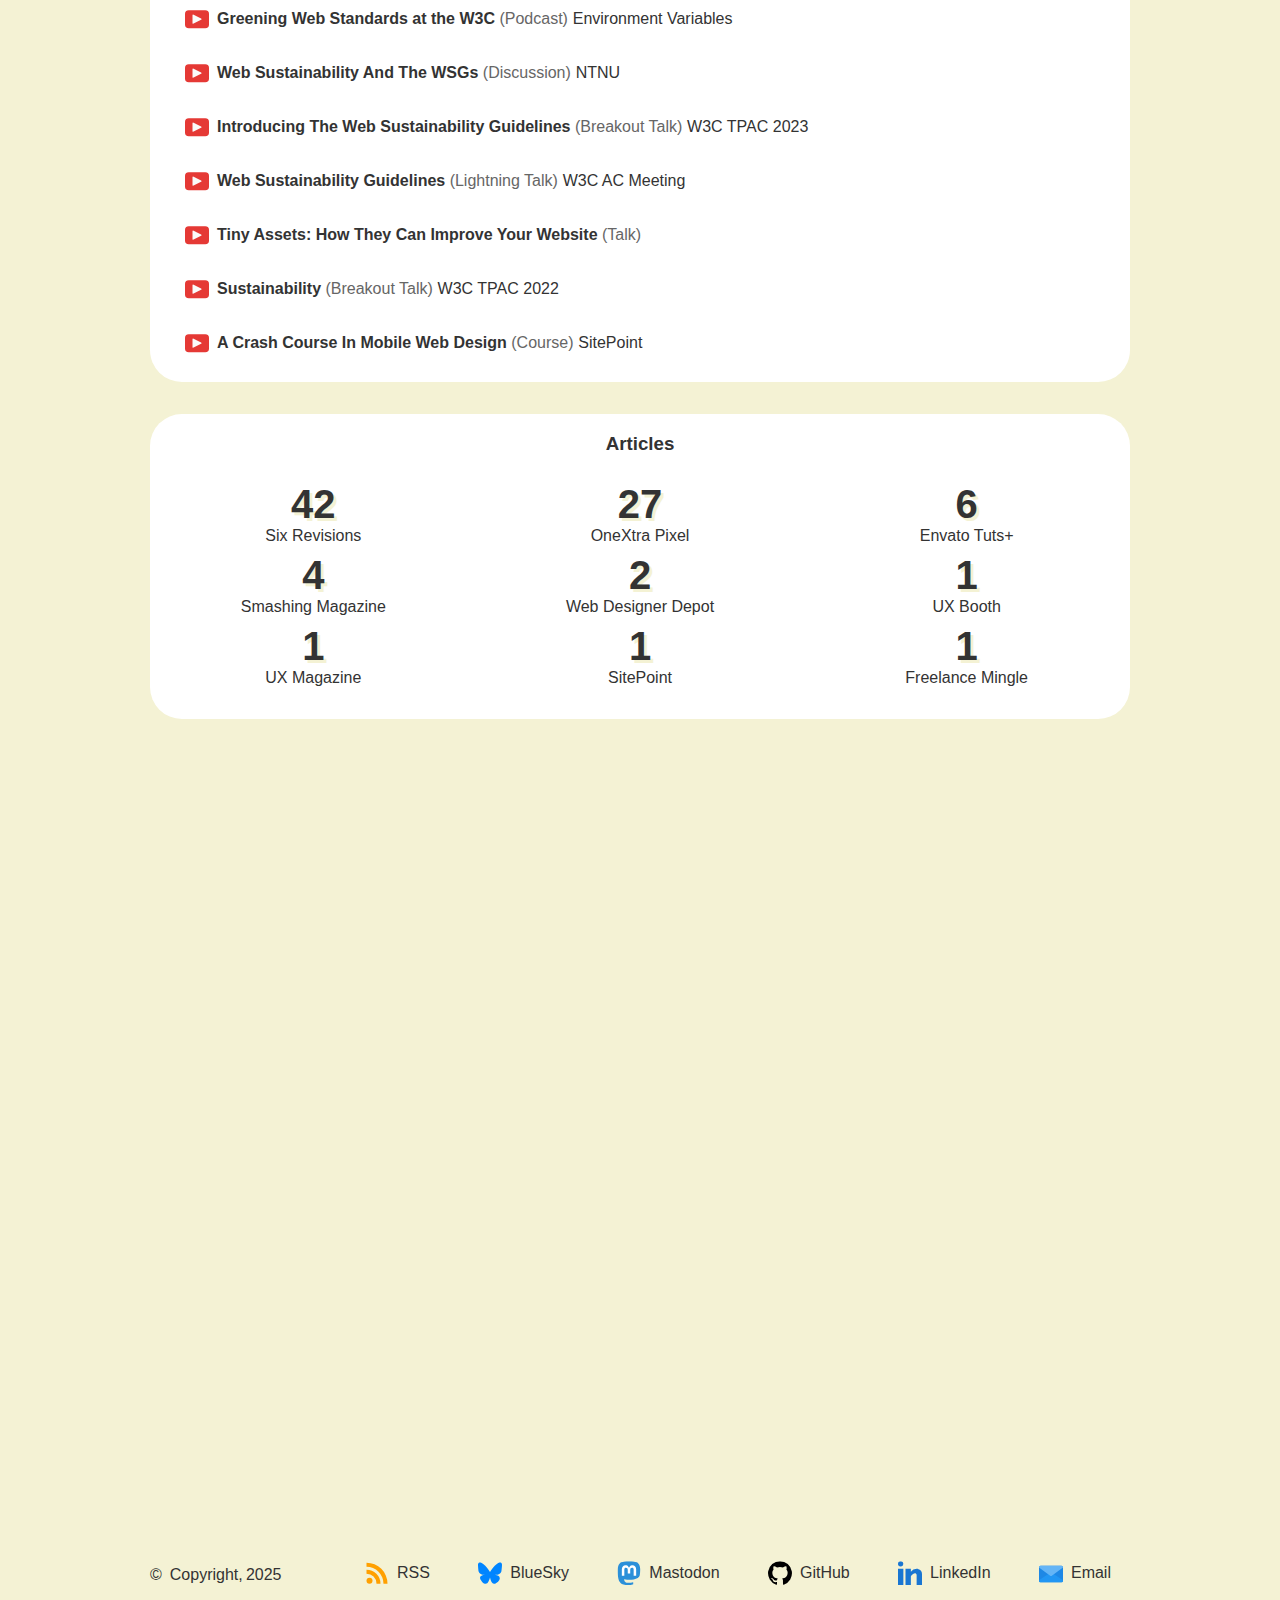
==== commit 57b05560: "ReSpec mP, RightsCon, CAT" ====
--- a/index.html
+++ b/index.html
@@ -90,6 +90,7 @@
 						<li class="portfolio list-margin"><a class="link-url link-project" href="https://medica11y.com"><div class="link-align"><svg class="project-img"><use xlink:href="#icon-medica11y"/></svg><dl class="project"><dt class="brand">Medica11y</dt><dd class="scribe">Private Health Tracker</dd></dl></div></a></li>
 						<li class="portfolio list-margin"><a class="link-url link-project" href="https://assetconfig.com"><div class="link-align"><svg class="project-img"><use xlink:href="#icon-assetconfig"/></svg><dl class="project"><dt class="brand">Asset Config</dt><dd class="scribe">Tiny Useful Web Files</dd></dl></div></a></li>
 						<li class="portfolio list-margin"><a class="link-url link-project" href="https://printedcss.com"><div class="link-align"><svg class="project-img"><use xlink:href="#icon-printed"/></svg><dl class="project"><dt class="brand">Printed</dt><dd class="scribe">Print Friendly CSS Library</dd></dl></div></a></li>
+						<li class="portfolio list-margin"><a class="link-url link-project" href="https://w3c.github.io/sustainableweb-ig/multipage.html"><div class="link-align"><svg class="project-img"><use xlink:href="#icon-respecmp"/></svg><dl class="project"><dt class="brand">ReSpec MultiPage</dt><dd class="scribe">W3C Spec Pagination</dd></dl></div></a></li>
 						<li class="portfolio list-margin"><a class="link-url link-project" href="https://swhook.com"><div class="link-align"><svg class="project-img"><use xlink:href="#icon-swhook"/></svg><dl class="project"><dt class="brand">Semantic Web Hook</dt><dd class="scribe">Microdata UX Framework</dd></dl></div></a></li>
 						<li class="portfolio list-margin"><a class="link-url link-project" href="https://gratislibrary.com"><div class="link-align"><svg class="project-img"><use xlink:href="#icon-gratislibrary"/></svg><dl class="project"><dt class="brand">Gratis Library</dt><dd class="scribe">Free eBooks &amp; Podcasts</dd></dl></div></a></li>
 						<li class="portfolio list-margin"><a class="link-url link-project" href="https://syntaxonomy.com"><div class="link-align"><svg class="project-img"><use xlink:href="#icon-syntaxonomy"/></svg><dl class="project"><dt class="brand">Syntaxonomy</dt><dd class="scribe">Collection Of Languages</dd></dl></div></a></li>
@@ -150,6 +151,7 @@
 				<article class="section margin-set">
 					<h3 class="subheading">Media</h3>
 					<ul class="data-list">
+						<li class="margin-subset"><a class="link-url link-align" href="https://drive.google.com/file/d/1pM4coKE_CB_A2naqSvOY0HniPfrqLiEC/view?usp=sharing"><svg class="content-img"><use xlink:href="#icon-media"/></svg><dl class="data-content"><dt class="scribe spacing">Achieving Digital Sustainability <span class="level">(Roundtable)</span></dt><dd class="brand">RightsCon 2025</dd></dl></a></li>
 						<li class="margin-subset"><a class="link-url link-align" href="https://podcasts.castplus.fm/e/xn1421y8-shaping-web-sustainability-with-the-w3c"><svg class="content-img"><use xlink:href="#icon-media"/></svg><dl class="data-content"><dt class="scribe spacing">Shaping Web Sustainability at the <abbr aria-hidden="true" class="abbr" title="World Wide Web Consortium">W3C</abbr> <span class="level">(Podcast)</span></dt><dd class="brand">Environment Variables</dd></dl></a></li>
 						<li class="margin-subset"><a class="link-url link-align" href="https://podcasts.castplus.fm/e/xn144kv8-c1-special-green-io-london-2024"><svg class="content-img"><use xlink:href="#icon-media"/></svg><dl class="data-content"><dt class="scribe spacing">Green IO London 2024 Special <span class="level">(Podcast)</span></dt><dd class="brand">Green IO</dd></dl></a></li>
 						<li class="margin-subset"><a class="link-url link-align" href="https://greenio.tech/conference/9/london-2024-september-green-it"><svg class="content-img"><use xlink:href="#icon-media"/></svg><dl class="data-content"><dt class="scribe spacing">The Web Sustainability Guidelines <span class="level">(Conference)</span></dt><dd class="brand">Green IO London 2024</dd></dl></a></li>
@@ -185,11 +187,11 @@
 					<h3 class="subheading">Community</h3>
 					<ul class="profile">
 						<li class="community margin-subset"><a class="link-url c-link-align article-title" href="https://www.w3.org/groups/ig/sustainableweb/"><svg class="community-img"><use xlink:href="#icon-community"/></svg><dl class="data-content"><dt class="scribe">W3C Sustainable Web<br> Interest Group</dt><dd class="level">(Invited Expert)</dd></dl></a></li>
+						<li class="community single mq_margin"><a class="link-url c-link-align article-title" href="https://climateaction.tech/"><svg class="community-img"><use xlink:href="#icon-community"/></svg><dl class="data-content"><dt class="scribe">Climate Action.tech</dt><dd class="level">(Assembly Member)</dd></dl></a></li>
 						<li class="community margin-subset"><a class="link-url c-link-align article-title" href="https://www.w3.org/community/sustyweb/"><svg class="community-img"><use xlink:href="#icon-community"/></svg><dl class="data-content"><dt class="scribe">W3C Sustainable Web<br> Community Group</dt><dd class="level">(Co-Chair)</dd></dl></a></li>
-						<li class="community margin-subset"><a class="link-url c-link-align article-title" href="https://www.w3.org/TR/CSS21/about.html#acknowledgements"><svg class="community-img"><use xlink:href="#icon-community"/></svg><dl class="data-content"><dt class="scribe">W3C CSS 2.1 Test Suite</dt><dd class="level">(Contributor)</dd></dl></a></li>
-						<li class="community margin-subset"><a class="link-url c-link-align article-title" href="https://www.smashingmagazine.com/about/#smashing-magazine-s-experts-panel"><svg class="community-img"><use xlink:href="#icon-community"/></svg><dl class="data-content"><dt class="scribe">Smashing Magazine</dt><dd class="level">(Experts Panel)</dd></dl></a></li>
-						<li class="community mq_margin"><a class="link-url c-link-align article-title" href="https://climateaction.tech/"><svg class="community-img"><use xlink:href="#icon-community"/></svg><dl class="data-content"><dt class="scribe">Climate Action.tech</dt><dd class="level">(Member)</dd></dl></a></li>
-						<li class="community mq_margin"><a class="link-url c-link-align article-title" href="https://www.sitepoint.com/community/"><svg class="community-img"><use xlink:href="#icon-community"/></svg><dl class="data-content"><dt class="scribe">SitePoint Forums</dt><dd class="level">(Former Mentor)</dd></dl></a></li>
+						<li class="community single margin-subset"><a class="link-url c-link-align article-title" href="https://www.w3.org/TR/CSS21/about.html#acknowledgements"><svg class="community-img"><use xlink:href="#icon-community"/></svg><dl class="data-content"><dt class="scribe">W3C CSS 2.1 Test Suite</dt><dd class="level">(Contributor)</dd></dl></a></li>
+						<li class="community single margin-subset"><a class="link-url c-link-align article-title" href="https://www.smashingmagazine.com/about/#smashing-magazine-s-experts-panel"><svg class="community-img"><use xlink:href="#icon-community"/></svg><dl class="data-content"><dt class="scribe">Smashing Magazine</dt><dd class="level">(Experts Panel)</dd></dl></a></li>
+						<li class="community single mq_margin"><a class="link-url c-link-align article-title" href="https://www.sitepoint.com/community/"><svg class="community-img"><use xlink:href="#icon-community"/></svg><dl class="data-content"><dt class="scribe">SitePoint Forums</dt><dd class="level">(Former Mentor)</dd></dl></a></li>
 					</ul>
 				</article>
 				<article class="section margin-set">
@@ -249,7 +251,7 @@
 				<li class="social-item s-margin"><a class="social-link" itemprop="url" href="https://www.linkedin.com/in/alexdawsonuk"><svg class="social-img"><use xlink:href="#icon-linkedin"/></svg>LinkedIn</a></li>
 				<li class="social-item"><a class="social-link" href="mailto:alex@hitechy.com"><svg class="social-img"><use xlink:href="#icon-email"/></svg>Email</a></li>
 			</ul>
-			<p class="copyright">Copyright, <span class="year">2024</span></p>
+			<p class="copyright">Copyright, <span class="year">2025</span></p>
 		</footer>
 		<svg class="hide" xmlns="http://www.w3.org/2000/svg" xmlns:xlink="http://www.w3.org/1999/xlink">
 			<symbol id="icon-sustainability" viewbox="0 0 24 24">
@@ -264,13 +266,17 @@
 				<title>Asset Config</title>
 				<path d="M56.156 0l4.203 35.722-4.718 0.555-3.753-31.902h-39.776l-3.753 31.902-4.718-0.555 4.203-35.722zM16 8h32v4h-32zM16 16h32v4h-32zM16 24h32v4h-32zM16 32h32v4h-32zM62 40h-60c-1.1 0-1.715 0.854-1.367 1.897l6.735 20.205c0.348 1.044 1.532 1.897 2.632 1.897h44c1.1 0 2.285-0.854 2.633-1.897l6.735-20.205c0.348-1.044-0.268-1.897-1.368-1.897zM40 48h-16v-4h16v4z"/>
 			</symbol>
+			<symbol id="icon-printed" viewbox="0 0 16 16">
+				<title>Printed</title>
+				<path d="M9.5 11h-3a.5.5 0 000 1h3a.5.5 0 000-1zM10.5 13h-5a.5.5 0 000 1h5a.5.5 0 000-1z"/><path d="M15.92 7.22l-2-3A.5.5 0 0013.5 4H12V.5a.5.5 0 00-.5-.5h-7a.5.5 0 00-.5.5V4H2.5a.5.5 0 00-.42.22l-2 3A.5.5 0 000 7.5v5c0 .28.22.5.5.5h2.3l-.77 2.34a.5.5 0 00.47.66h11a.5.5 0 00.47-.66L13.2 13h2.31a.5.5 0 00.5-.5v-5a.5.5 0 00-.08-.28zM5 1h6v4H5V1zM3.2 15l1.66-5h6.28l1.67 5H3.19z"/>
+			</symbol>
+			<symbol id="icon-respecmp" viewbox="0 0 12 12">
+				<title>ReSpec MultiPage</title>
+				<path d="M9.6 1.03v8.6c0 .2-.15.35-.34.35h-6.2a.34.34 0 0 1-.33-.34v-8.6c0-.2.15-.35.34-.35h6.19c.19 0 .34.16.34.35Z" style="fill:#ebebeb;stroke:#000;stroke-width:.1px"/><path d="M9.4 1.25v8.6c0 .2-.16.35-.34.35h-6.2a.34.34 0 0 1-.33-.35v-8.6c0-.19.15-.34.34-.34h6.19c.18 0 .34.15.34.34Z" style="fill:#ebebeb;stroke:#000;stroke-width:.1px"/><path d="M9.2 1.46v8.6c0 .2-.16.34-.35.34H2.67a.34.34 0 0 1-.35-.34v-8.6c0-.2.16-.34.35-.34h6.18c.2 0 .35.15.35.34Z" style="fill:#ebebeb;stroke:#000;stroke-width:.1px"/><text x="2.54" y="9.26" style="font-family:&quot;SegoeUI&quot;,&quot;Segoe UI&quot;,sans-serif;font-size:10px">R</text>
+			</symbol>
 			<symbol id="icon-swhook" viewbox="0 0 16 16">
 				<title>SWHook</title>
 				<rect x="7" width="2" height="16" rx=".5" ry=".5" fill="#455a64"/><g fill="#ffc107"><path d="M2.5 6H13a.5.5 0 00.35-.15l1.5-1.5a.5.5 0 000-.7l-1.5-1.5A.5.5 0 0013 2H2.5a.5.5 0 00-.5.5v3a.5.5 0 00.5.5zM14.5 7H4a.5.5 0 00-.35.15l-1.5 1.5a.5.5 0 000 .7l1.5 1.5A.5.5 0 004 11h10.5a.5.5 0 00.5-.5v-3a.5.5 0 00-.5-.5z"/></g>
-			</symbol>
-			<symbol id="icon-printed" viewbox="0 0 16 16">
-				<title>Printed</title>
-				<path d="M9.5 11h-3a.5.5 0 000 1h3a.5.5 0 000-1zM10.5 13h-5a.5.5 0 000 1h5a.5.5 0 000-1z"/><path d="M15.92 7.22l-2-3A.5.5 0 0013.5 4H12V.5a.5.5 0 00-.5-.5h-7a.5.5 0 00-.5.5V4H2.5a.5.5 0 00-.42.22l-2 3A.5.5 0 000 7.5v5c0 .28.22.5.5.5h2.3l-.77 2.34a.5.5 0 00.47.66h11a.5.5 0 00.47-.66L13.2 13h2.31a.5.5 0 00.5-.5v-5a.5.5 0 00-.08-.28zM5 1h6v4H5V1zM3.2 15l1.66-5h6.28l1.67 5H3.19z"/>
 			</symbol>
 			<symbol id="icon-gratislibrary" viewbox="0 0 16 16">
 				<title>GratisLibrary</title>
--- a/cache/style.css
+++ b/cache/style.css
@@ -144,6 +144,9 @@
 	.award-img, .project-img {
 		height: 48px;
 		width: 48px; }
+	.single a {
+		height: calc(100% - 30px);
+		min-height: 57.6px; }
 	.client, .community .link-url, .social-link {
 		justify-content: center; }
 	.award-item, .details, .project {
